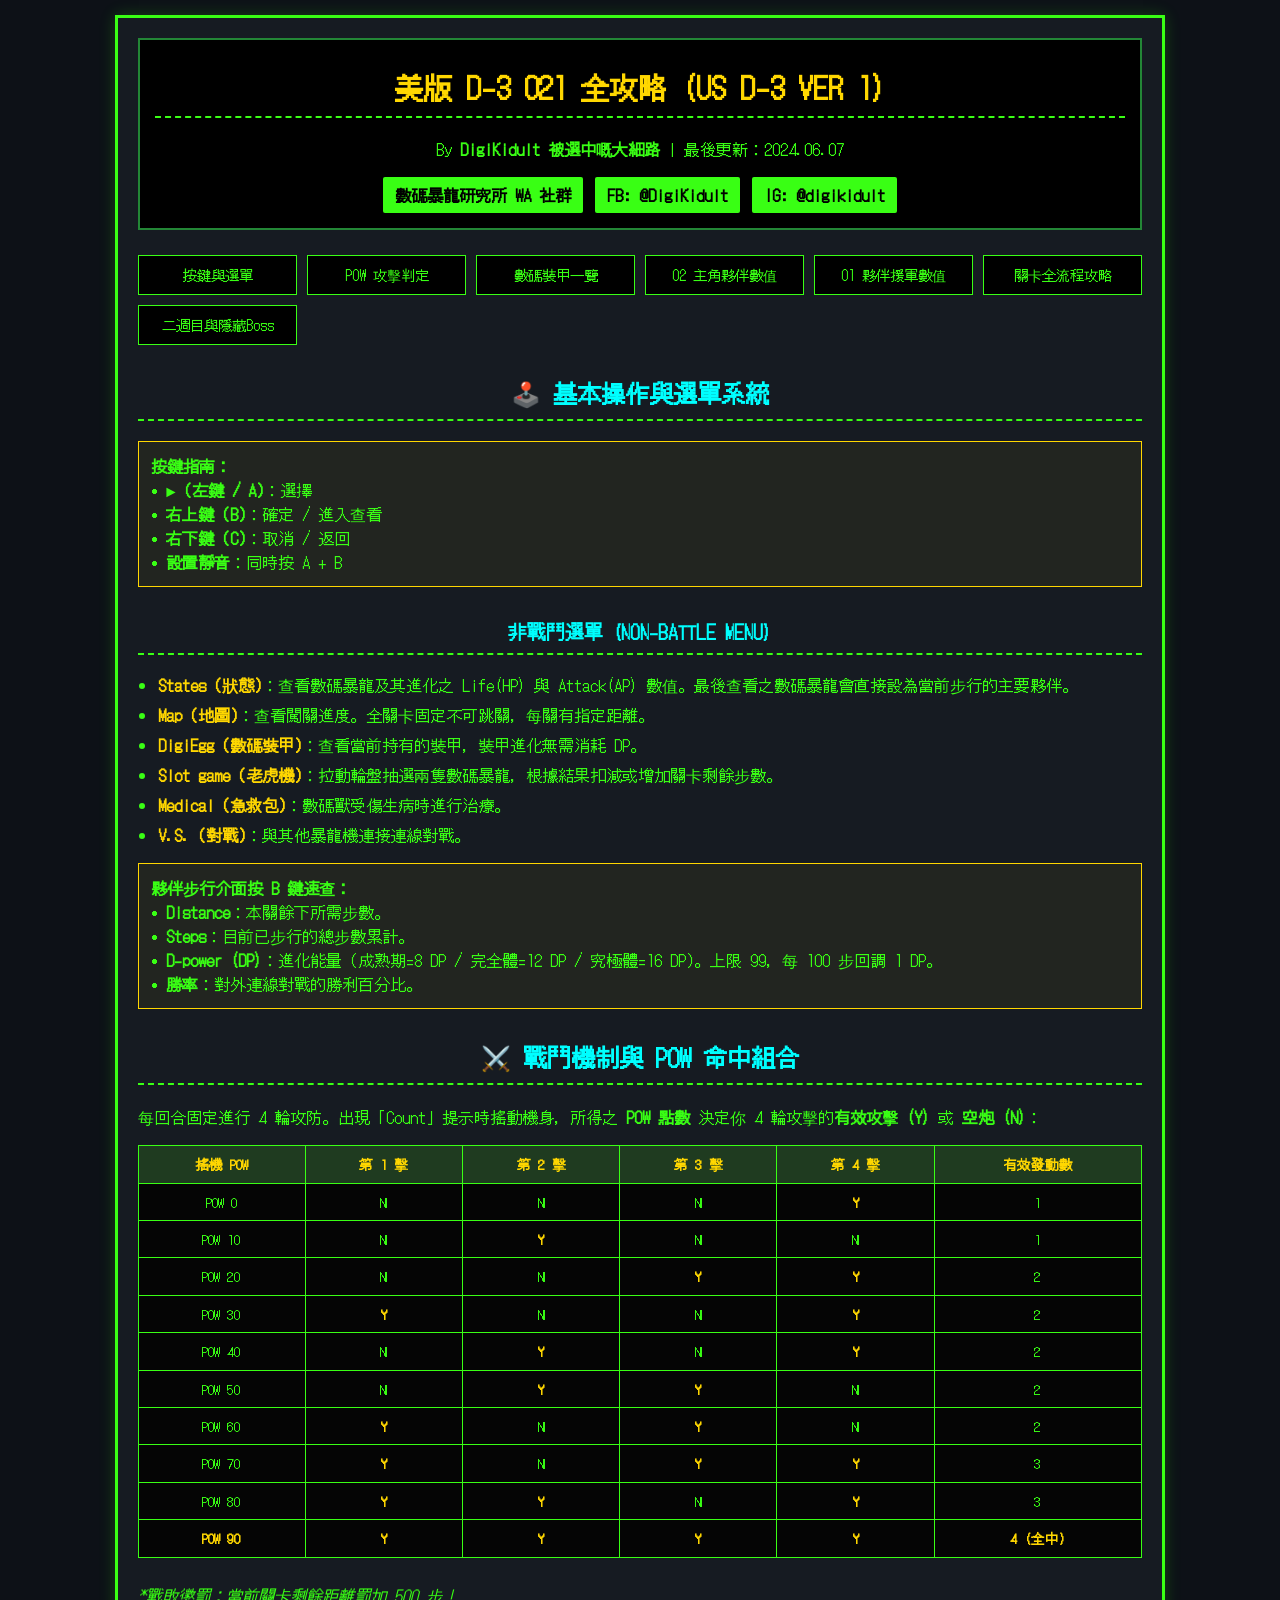
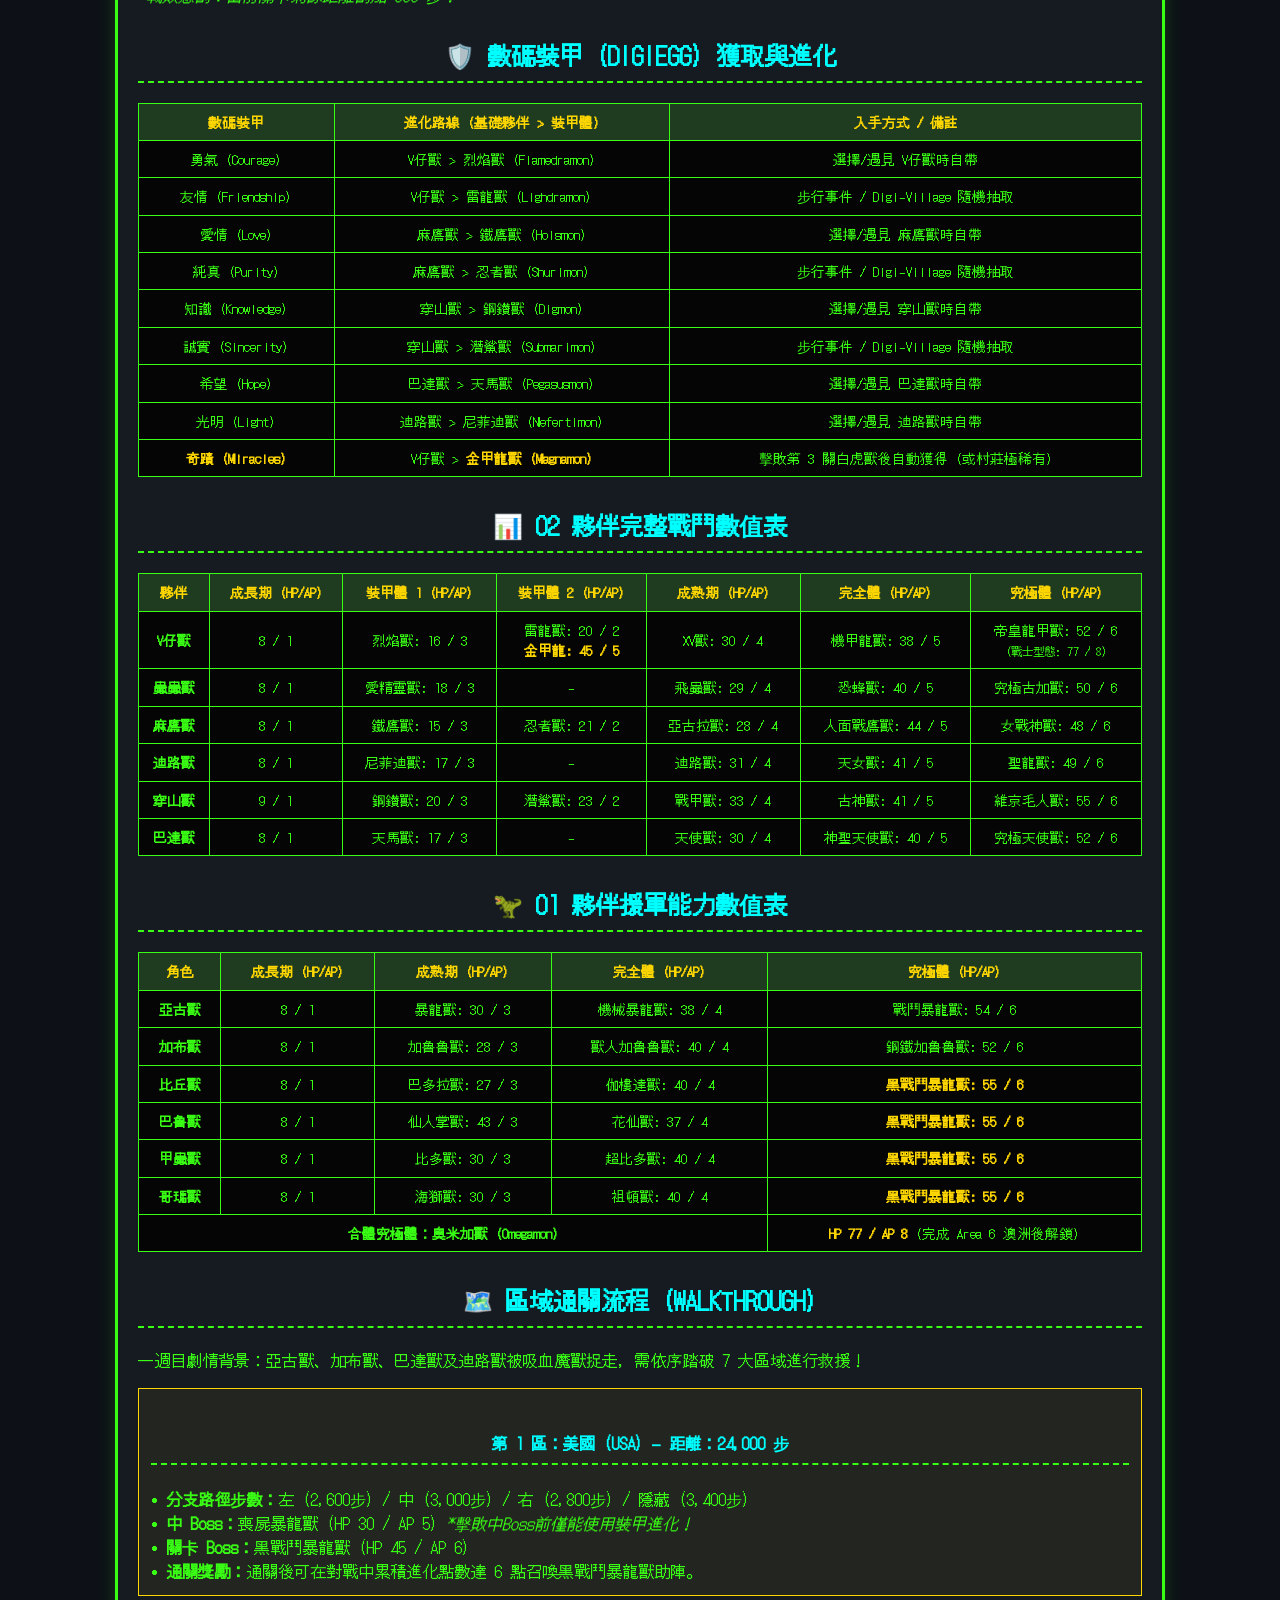
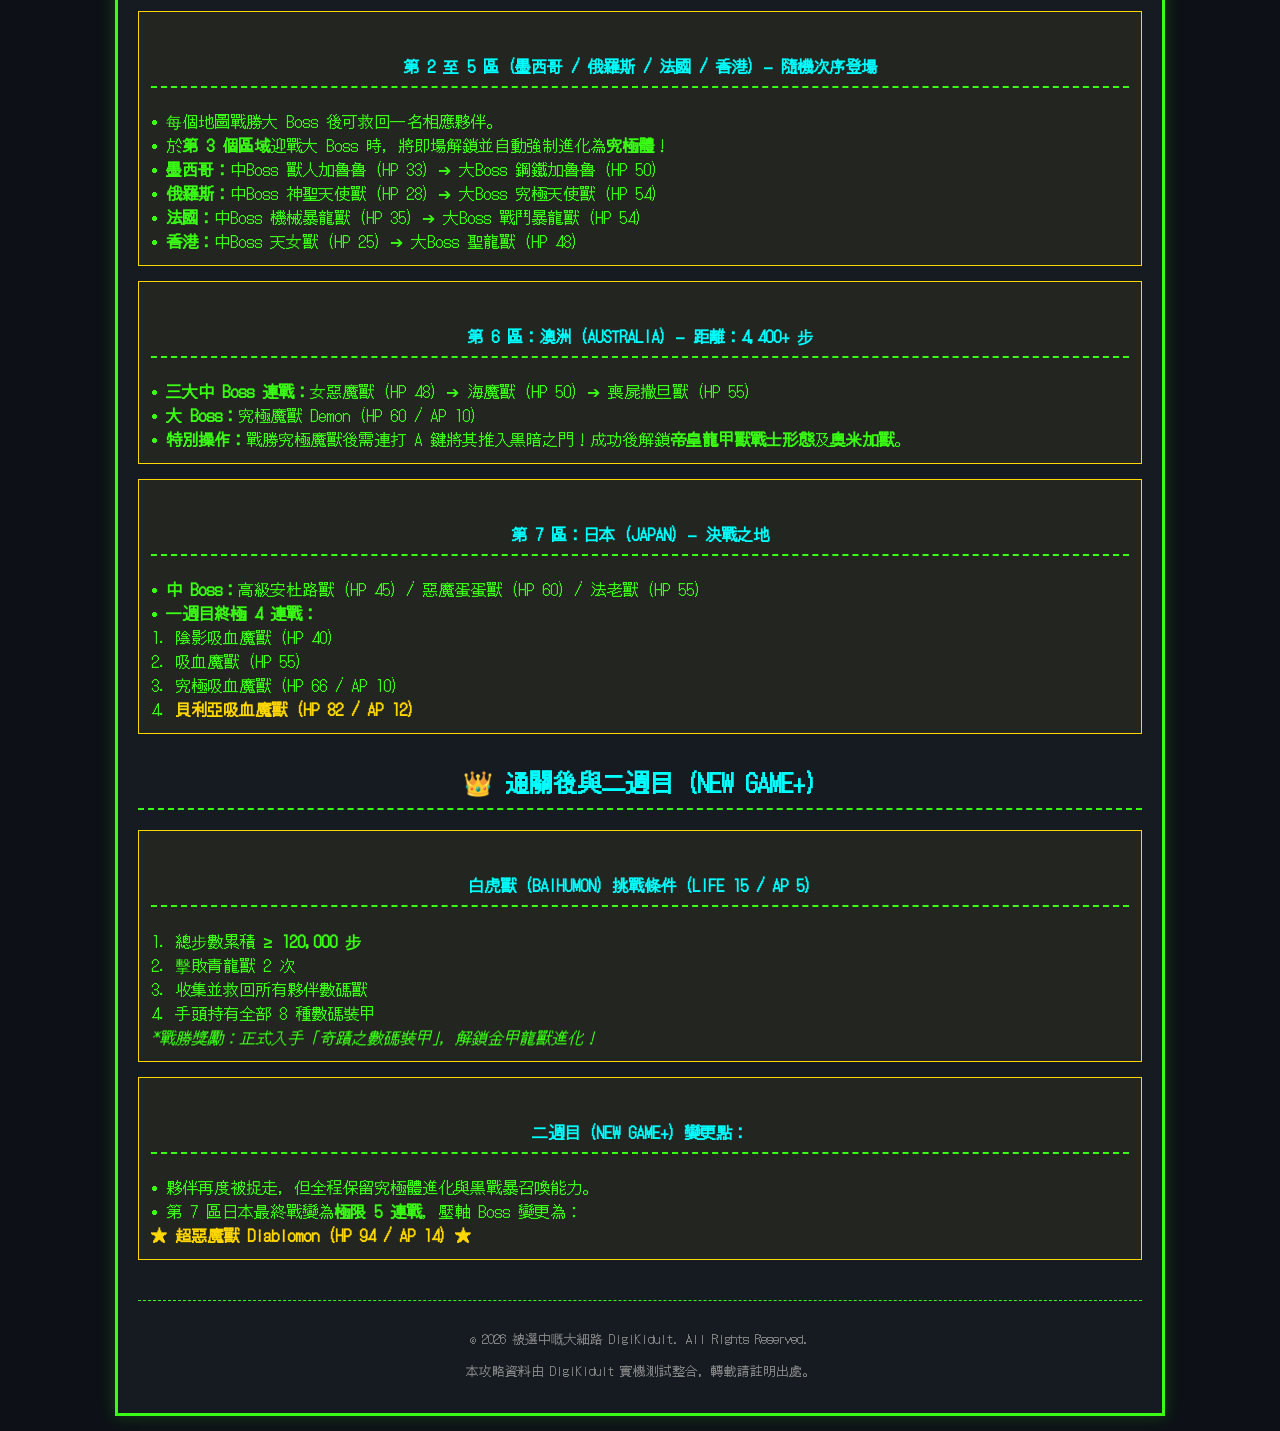
==== 021d3.html @ 077703fa "Create 021d3.html" ====
<!DOCTYPE html>
<html lang="zh-HK">
<head>
    <meta charset="UTF-8">
    <meta name="viewport" content="width=device-width, initial-scale=1.0">
    <title>美版 D-3 021 全攻略 | 被選中嘅大細路 DigiKidult</title>
    <!-- 引入復古像素字體 -->
    <link href="https://fonts.googleapis.com/css2?family=DotGothic16&display=swap" rel="stylesheet">
    <style>
        :root {
            --bg-color: #0d1117;
            --card-bg: #161b22;
            --text-color: #39ff14;
            --accent-cyan: #00ffff;
            --accent-gold: #ffd700;
            --border-color: #39ff14;
            --border-dim: #238636;
        }
        * {
            box-sizing: border-box;
        }
        body {
            background-color: var(--bg-color);
            color: var(--text-color);
            font-family: 'DotGothic16', monospace, sans-serif;
            margin: 0;
            padding: 15px;
            line-height: 1.5;
        }
        .container {
            max-width: 1050px;
            margin: 0 auto;
            border: 3px solid var(--border-color);
            padding: 20px;
            box-shadow: 0 0 15px rgba(57, 255, 20, 0.2);
            background-color: var(--card-bg);
        }
        h1, h2, h3, h4 {
            text-align: center;
            text-transform: uppercase;
            border-bottom: 2px dashed var(--border-color);
            padding-bottom: 8px;
            margin-top: 30px;
            color: var(--accent-cyan);
        }
        h1 {
            color: var(--accent-gold);
            font-size: 1.8rem;
            margin-top: 10px;
        }
        .brand-header {
            text-align: center;
            border: 2px solid var(--border-dim);
            padding: 15px;
            margin-bottom: 25px;
            background: #000;
        }
        .social-bar {
            display: flex;
            justify-content: center;
            gap: 12px;
            margin-top: 10px;
            flex-wrap: wrap;
        }
        .social-btn {
            background-color: var(--text-color);
            color: #000;
            padding: 6px 12px;
            text-decoration: none;
            font-weight: bold;
            border-radius: 2px;
            transition: 0.2s;
        }
        .social-btn:hover {
            background-color: #fff;
            color: #000;
            box-shadow: 0 0 10px var(--text-color);
        }
        .nav-grid {
            display: grid;
            grid-template-columns: repeat(auto-fit, minmax(140px, 1fr));
            gap: 10px;
            margin: 20px 0;
        }
        .nav-grid a {
            text-align: center;
            border: 1px solid var(--border-color);
            color: var(--text-color);
            padding: 8px 5px;
            text-decoration: none;
            font-size: 0.9rem;
            background: #000;
        }
        .nav-grid a:hover {
            background-color: var(--text-color);
            color: #000;
        }
        .table-responsive {
            overflow-x: auto;
            margin: 15px 0 25px 0;
        }
        table {
            width: 100%;
            border-collapse: collapse;
            font-size: 0.85rem;
            background-color: #050505;
        }
        th, td {
            border: 1px solid var(--border-color);
            padding: 8px;
            text-align: center;
        }
        th {
            background-color: #1f3b20;
            color: var(--accent-gold);
        }
        .highlight {
            color: var(--accent-gold);
            font-weight: bold;
        }
        .badge {
            display: inline-block;
            padding: 2px 6px;
            background: #222;
            border: 1px solid var(--accent-cyan);
            color: var(--accent-cyan);
            font-size: 0.8rem;
            margin: 2px;
        }
        ul {
            padding-left: 20px;
        }
        li {
            margin-bottom: 6px;
        }
        .notice-box {
            border: 1px solid var(--accent-gold);
            background-color: rgba(255, 215, 0, 0.05);
            padding: 12px;
            margin: 15px 0;
        }
        .footer {
            text-align: center;
            margin-top: 40px;
            border-top: 1px dashed var(--border-color);
            padding-top: 15px;
            font-size: 0.8rem;
            color: #888;
        }
    </style>
</head>
<body>

<div class="container">
    <!-- Header -->
    <div class="brand-header">
        <h1>美版 D-3 021 全攻略 (US D-3 Ver 1)</h1>
        <p>By <strong>DigiKidult 被選中嘅大細路</strong> | 最後更新：2024.06.07</p>
        <div class="social-bar">
            <a class="social-btn" href="https://chat.whatsapp.com/IIkyFlmj4IUJeGdZ0L3AG2" target="_blank">數碼暴龍研究所 WA 社群</a>
            <a class="social-btn" href="https://www.facebook.com/DigiKidult/" target="_blank">FB: @DigiKidult</a>
            <a class="social-btn" href="https://www.instagram.com/digikidult/" target="_blank">IG: @digikidult</a>
        </div>
    </div>

    <!-- Quick Navigation -->
    <div class="nav-grid">
        <a href="#system">按鍵與選單</a>
        <a href="#pow">POW 攻擊判定</a>
        <a href="#eggs">數碼裝甲一覽</a>
        <a href="#stats02">02 主角夥伴數值</a>
        <a href="#stats01">01 夥伴援軍數值</a>
        <a href="#walkthrough">關卡全流程攻略</a>
        <a href="#postgame">二週目與隱藏Boss</a>
    </div>

    <!-- 1. 按鍵與系統操作 -->
    <section id="system">
        <h2>🕹️ 基本操作與選單系統</h2>
        <div class="notice-box">
            <strong>按鍵指南：</strong><br>
            • <strong>►（左鍵 / A）</strong>：選擇<br>
            • <strong>右上鍵（B）</strong>：確定 / 進入查看<br>
            • <strong>右下鍵（C）</strong>：取消 / 返回<br>
            • <strong>設置靜音</strong>：同時按 A + B
        </div>
        <h3>非戰鬥選單 (NON-BATTLE MENU)</h3>
        <ul>
            <li><span class="highlight">States（狀態）</span>：查看數碼暴龍及其進化之 Life(HP) 與 Attack(AP) 數值。最後查看之數碼暴龍會直接設為當前步行的主要夥伴。</li>
            <li><span class="highlight">Map（地圖）</span>：查看闖關進度。全關卡固定不可跳關，每關有指定距離。</li>
            <li><span class="highlight">DigiEgg（數碼裝甲）</span>：查看當前持有的裝甲，裝甲進化無需消耗 DP。</li>
            <li><span class="highlight">Slot game（老虎機）</span>：拉動輪盤抽選兩隻數碼暴龍，根據結果扣減或增加關卡剩餘步數。</li>
            <li><span class="highlight">Medical（急救包）</span>：數碼獸受傷生病時進行治療。</li>
            <li><span class="highlight">V.S.（對戰）</span>：與其他暴龍機連接連線對戰。</li>
        </ul>
        <div class="notice-box">
            <strong>夥伴步行介面按 B 鍵速查：</strong><br>
            • <strong>Distance</strong>：本關餘下所需步數。<br>
            • <strong>Steps</strong>：目前已步行的總步數累計。<br>
            • <strong>D-power (DP)</strong>：進化能量（成熟期=8 DP / 完全體=12 DP / 究極體=16 DP）。上限 99，每 100 步回調 1 DP。<br>
            • <strong>勝率</strong>：對外連線對戰的勝利百分比。
        </div>
    </section>

    <!-- 2. 戰鬥機制與 POW 搖機判定 -->
    <section id="pow">
        <h2>⚔️ 戰鬥機制與 POW 命中組合</h2>
        <p>每回合固定進行 4 輪攻防。出現「Count」提示時搖動機身，所得之 <strong>POW 點數</strong> 決定你 4 輪攻擊的<strong>有效攻擊 (Y)</strong> 或 <strong>空炮 (N)</strong>：</p>
        <div class="table-responsive">
            <table>
                <thead>
                    <tr>
                        <th>搖機 POW</th>
                        <th>第 1 擊</th>
                        <th>第 2 擊</th>
                        <th>第 3 擊</th>
                        <th>第 4 擊</th>
                        <th>有效發動數</th>
                    </tr>
                </thead>
                <tbody>
                    <tr><td>POW 0</td><td>N</td><td>N</td><td>N</td><td><span class="highlight">Y</span></td><td>1</td></tr>
                    <tr><td>POW 10</td><td>N</td><td><span class="highlight">Y</span></td><td>N</td><td>N</td><td>1</td></tr>
                    <tr><td>POW 20</td><td>N</td><td>N</td><td><span class="highlight">Y</span></td><td><span class="highlight">Y</span></td><td>2</td></tr>
                    <tr><td>POW 30</td><td><span class="highlight">Y</span></td><td>N</td><td>N</td><td><span class="highlight">Y</span></td><td>2</td></tr>
                    <tr><td>POW 40</td><td>N</td><td><span class="highlight">Y</span></td><td>N</td><td><span class="highlight">Y</span></td><td>2</td></tr>
                    <tr><td>POW 50</td><td>N</td><td><span class="highlight">Y</span></td><td><span class="highlight">Y</span></td><td>N</td><td>2</td></tr>
                    <tr><td>POW 60</td><td><span class="highlight">Y</span></td><td>N</td><td><span class="highlight">Y</span></td><td>N</td><td>2</td></tr>
                    <tr><td>POW 70</td><td><span class="highlight">Y</span></td><td>N</td><td><span class="highlight">Y</span></td><td><span class="highlight">Y</span></td><td>3</td></tr>
                    <tr><td>POW 80</td><td><span class="highlight">Y</span></td><td><span class="highlight">Y</span></td><td>N</td><td><span class="highlight">Y</span></td><td>3</td></tr>
                    <tr><td><span class="highlight">POW 90</span></td><td><span class="highlight">Y</span></td><td><span class="highlight">Y</span></td><td><span class="highlight">Y</span></td><td><span class="highlight">Y</span></td><td><span class="highlight">4 (全中)</span></td></tr>
                </tbody>
            </table>
        </div>
        <p><em>*戰敗懲罰：當前關卡剩餘距離罰加 500 步！</em></p>
    </section>

    <!-- 3. 數碼裝甲一覽 -->
    <section id="eggs">
        <h2>🛡️ 數碼裝甲 (DigiEgg) 獲取與進化</h2>
        <div class="table-responsive">
            <table>
                <thead>
                    <tr>
                        <th>數碼裝甲</th>
                        <th>進化路線 (基礎夥伴 &gt; 裝甲體)</th>
                        <th>入手方式 / 備註</th>
                    </tr>
                </thead>
                <tbody>
                    <tr><td>勇氣 (Courage)</td><td>V仔獸 &gt; 烈焰獸 (Flamedramon)</td><td>選擇/遇見 V仔獸時自帶</td></tr>
                    <tr><td>友情 (Friendship)</td><td>V仔獸 &gt; 雷龍獸 (Lighdramon)</td><td>步行事件 / Digi-Village 隨機抽取</td></tr>
                    <tr><td>愛情 (Love)</td><td>麻鷹獸 &gt; 鐵鷹獸 (Holsmon)</td><td>選擇/遇見 麻鷹獸時自帶</td></tr>
                    <tr><td>純真 (Purity)</td><td>麻鷹獸 &gt; 忍者獸 (Shurimon)</td><td>步行事件 / Digi-Village 隨機抽取</td></tr>
                    <tr><td>知識 (Knowledge)</td><td>穿山獸 &gt; 鋼鑽獸 (Digmon)</td><td>選擇/遇見 穿山獸時自帶</td></tr>
                    <tr><td>誠實 (Sincerity)</td><td>穿山獸 &gt; 潛鯊獸 (Submarimon)</td><td>步行事件 / Digi-Village 隨機抽取</td></tr>
                    <tr><td>希望 (Hope)</td><td>巴達獸 &gt; 天馬獸 (Pegasusmon)</td><td>選擇/遇見 巴達獸時自帶</td></tr>
                    <tr><td>光明 (Light)</td><td>迪路獸 &gt; 尼菲迪獸 (Nefertimon)</td><td>選擇/遇見 迪路獸時自帶</td></tr>
                    <tr><td><span class="highlight">奇蹟 (Miracles)</span></td><td>V仔獸 &gt; <span class="highlight">金甲龍獸 (Magnamon)</span></td><td>擊敗第 3 關白虎獸後自動獲得 (或村莊極稀有)</td></tr>
                </tbody>
            </table>
        </div>
    </section>

    <!-- 4. 02 夥伴數值 -->
    <section id="stats02">
        <h2>📊 02 夥伴完整戰鬥數值表</h2>
        <div class="table-responsive">
            <table>
                <thead>
                    <tr>
                        <th>夥伴</th>
                        <th>成長期 (HP/AP)</th>
                        <th>裝甲體 1 (HP/AP)</th>
                        <th>裝甲體 2 (HP/AP)</th>
                        <th>成熟期 (HP/AP)</th>
                        <th>完全體 (HP/AP)</th>
                        <th>究極體 (HP/AP)</th>
                    </tr>
                </thead>
                <tbody>
                    <tr>
                        <td><strong>V仔獸</strong></td>
                        <td>8 / 1</td>
                        <td>烈焰獸: 16 / 3</td>
                        <td>雷龍獸: 20 / 2<br><span class="highlight">金甲龍: 45 / 5</span></td>
                        <td>XV獸: 30 / 4</td>
                        <td>機甲龍獸: 38 / 5</td>
                        <td>帝皇龍甲獸: 52 / 6<br><small>(戰士型態: 77 / 8)</small></td>
                    </tr>
                    <tr>
                        <td><strong>蟲蟲獸</strong></td>
                        <td>8 / 1</td>
                        <td>愛精靈獸: 18 / 3</td>
                        <td>-</td>
                        <td>飛蟲獸: 29 / 4</td>
                        <td>恐蜂獸: 40 / 5</td>
                        <td>究極古加獸: 50 / 6</td>
                    </tr>
                    <tr>
                        <td><strong>麻鷹獸</strong></td>
                        <td>8 / 1</td>
                        <td>鐵鷹獸: 15 / 3</td>
                        <td>忍者獸: 21 / 2</td>
                        <td>亞古拉獸: 28 / 4</td>
                        <td>人面戰鷹獸: 44 / 5</td>
                        <td>女戰神獸: 48 / 6</td>
                    </tr>
                    <tr>
                        <td><strong>迪路獸</strong></td>
                        <td>8 / 1</td>
                        <td>尼菲迪獸: 17 / 3</td>
                        <td>-</td>
                        <td>迪路獸: 31 / 4</td>
                        <td>天女獸: 41 / 5</td>
                        <td>聖龍獸: 49 / 6</td>
                    </tr>
                    <tr>
                        <td><strong>穿山獸</strong></td>
                        <td>9 / 1</td>
                        <td>鋼鑽獸: 20 / 3</td>
                        <td>潛鯊獸: 23 / 2</td>
                        <td>戰甲獸: 33 / 4</td>
                        <td>古神獸: 41 / 5</td>
                        <td>維京毛人獸: 55 / 6</td>
                    </tr>
                    <tr>
                        <td><strong>巴達獸</strong></td>
                        <td>8 / 1</td>
                        <td>天馬獸: 17 / 3</td>
                        <td>-</td>
                        <td>天使獸: 30 / 4</td>
                        <td>神聖天使獸: 40 / 5</td>
                        <td>究極天使獸: 52 / 6</td>
                    </tr>
                </tbody>
            </table>
        </div>
    </section>

    <!-- 5. 01 夥伴數值 -->
    <section id="stats01">
        <h2>🦖 01 夥伴援軍能力數值表</h2>
        <div class="table-responsive">
            <table>
                <thead>
                    <tr>
                        <th>角色</th>
                        <th>成長期 (HP/AP)</th>
                        <th>成熟期 (HP/AP)</th>
                        <th>完全體 (HP/AP)</th>
                        <th>究極體 (HP/AP)</th>
                    </tr>
                </thead>
                <tbody>
                    <tr><td><strong>亞古獸</strong></td><td>8 / 1</td><td>暴龍獸: 30 / 3</td><td>機械暴龍獸: 38 / 4</td><td>戰鬥暴龍獸: 54 / 6</td></tr>
                    <tr><td><strong>加布獸</strong></td><td>8 / 1</td><td>加魯魯獸: 28 / 3</td><td>獸人加魯魯獸: 40 / 4</td><td>鋼鐵加魯魯獸: 52 / 6</td></tr>
                    <tr><td><strong>比丘獸</strong></td><td>8 / 1</td><td>巴多拉獸: 27 / 3</td><td>伽樓達獸: 40 / 4</td><td><span class="highlight">黑戰鬥暴龍獸: 55 / 6</span></td></tr>
                    <tr><td><strong>巴魯獸</strong></td><td>8 / 1</td><td>仙人掌獸: 43 / 3</td><td>花仙獸: 37 / 4</td><td><span class="highlight">黑戰鬥暴龍獸: 55 / 6</span></td></tr>
                    <tr><td><strong>甲蟲獸</strong></td><td>8 / 1</td><td>比多獸: 30 / 3</td><td>超比多獸: 40 / 4</td><td><span class="highlight">黑戰鬥暴龍獸: 55 / 6</span></td></tr>
                    <tr><td><strong>哥瑪獸</strong></td><td>8 / 1</td><td>海獅獸: 30 / 3</td><td>祖頓獸: 40 / 4</td><td><span class="highlight">黑戰鬥暴龍獸: 55 / 6</span></td></tr>
                    <tr><td colspan="4"><strong>合體究極體：奧米加獸 (Omegamon)</strong></td><td><span class="highlight">HP 77 / AP 8</span> (完成 Area 6 澳洲後解鎖)</td></tr>
                </tbody>
            </table>
        </div>
    </section>

    <!-- 6. 關卡全流程攻略 -->
    <section id="walkthrough">
        <h2>🗺️ 區域通關流程 (Walkthrough)</h2>
        <p>一週目劇情背景：亞古獸、加布獸、巴達獸及迪路獸被吸血魔獸捉走，需依序踏破 7 大區域進行救援！</p>
        
        <div class="notice-box">
            <h4>第 1 區：美國 (USA) — 距離：24,000 步</h4>
            • <strong>分支路徑步數：</strong>左 (2,600步) / 中 (3,000步) / 右 (2,800步) / 隱藏 (3,400步)<br>
            • <strong>中 Boss：</strong>喪屍暴龍獸 (HP 30 / AP 5) <em>*擊敗中Boss前僅能使用裝甲進化！</em><br>
            • <strong>關卡 Boss：</strong>黑戰鬥暴龍獸 (HP 45 / AP 6)<br>
            • <strong>通關獎勵：</strong>通關後可在對戰中累積進化點數達 6 點召喚黑戰鬥暴龍獸助陣。
        </div>

        <div class="notice-box">
            <h4>第 2 至 5 區 (墨西哥 / 俄羅斯 / 法國 / 香港) — 隨機次序登場</h4>
            • 每個地圖戰勝大 Boss 後可救回一名相應夥伴。<br>
            • 於<strong>第 3 個區域</strong>迎戰大 Boss 時，將即場解鎖並自動強制進化為<strong>究極體</strong>！<br>
            • <strong>墨西哥：</strong>中Boss 獸人加魯魯 (HP 33) ➔ 大Boss 鋼鐵加魯魯 (HP 50)<br>
            • <strong>俄羅斯：</strong>中Boss 神聖天使獸 (HP 28) ➔ 大Boss 究極天使獸 (HP 54)<br>
            • <strong>法國：</strong>中Boss 機械暴龍獸 (HP 35) ➔ 大Boss 戰鬥暴龍獸 (HP 54)<br>
            • <strong>香港：</strong>中Boss 天女獸 (HP 25) ➔ 大Boss 聖龍獸 (HP 48)
        </div>

        <div class="notice-box">
            <h4>第 6 區：澳洲 (Australia) — 距離：4,400+ 步</h4>
            • <strong>三大中 Boss 連戰：</strong>女惡魔獸 (HP 48) ➔ 海魔獸 (HP 50) ➔ 喪屍撒旦獸 (HP 55)<br>
            • <strong>大 Boss：</strong>究極魔獸 Demon (HP 60 / AP 10)<br>
            • <strong>特別操作：</strong>戰勝究極魔獸後需連打 A 鍵將其推入黑暗之門！成功後解鎖<strong>帝皇龍甲獸戰士形態</strong>及<strong>奧米加獸</strong>。
        </div>

        <div class="notice-box">
            <h4>第 7 區：日本 (Japan) — 決戰之地</h4>
            • <strong>中 Boss：</strong>高級安杜路獸 (HP 45) / 惡魔蛋蛋獸 (HP 60) / 法老獸 (HP 55)<br>
            • <strong>一週目終極 4 連戰：</strong><br>
            1. 陰影吸血魔獸 (HP 40)<br>
            2. 吸血魔獸 (HP 55)<br>
            3. 究極吸血魔獸 (HP 66 / AP 10)<br>
            4. <span class="highlight">貝利亞吸血魔獸 (HP 82 / AP 12)</span>
        </div>
    </section>

    <!-- 7. 二週目與隱藏要素 -->
    <section id="postgame">
        <h2>👑 通關後與二週目 (New Game+)</h2>
        <div class="notice-box">
            <h4>白虎獸 (Baihumon) 挑戰條件 (Life 15 / AP 5)</h4>
            1. 總步數累積 <strong>≥ 120,000 步</strong><br>
            2. 擊敗青龍獸 2 次<br>
            3. 收集並救回所有夥伴數碼獸<br>
            4. 手頭持有全部 8 種數碼裝甲<br>
            <em>*戰勝獎勵：正式入手「奇蹟之數碼裝甲」，解鎖金甲龍獸進化！</em>
        </div>

        <div class="notice-box">
            <h4>二週目 (New Game+) 變更點：</h4>
            • 夥伴再度被捉走，但全程保留究極體進化與黑戰暴召喚能力。<br>
            • 第 7 區日本最終戰變為<strong>極限 5 連戰</strong>，壓軸 Boss 變更為：<br>
            <span class="highlight">★ 超惡魔獸 Diablomon (HP 94 / AP 14) ★</span>
        </div>
    </section>

    <!-- Footer -->
    <div class="footer">
        <p>© 2026 被選中嘅大細路 DigiKidult. All Rights Reserved.</p>
        <p>本攻略資料由 DigiKidult 實機測試整合，轉載請註明出處。</p>
    </div>
</div>

</body>
</html>
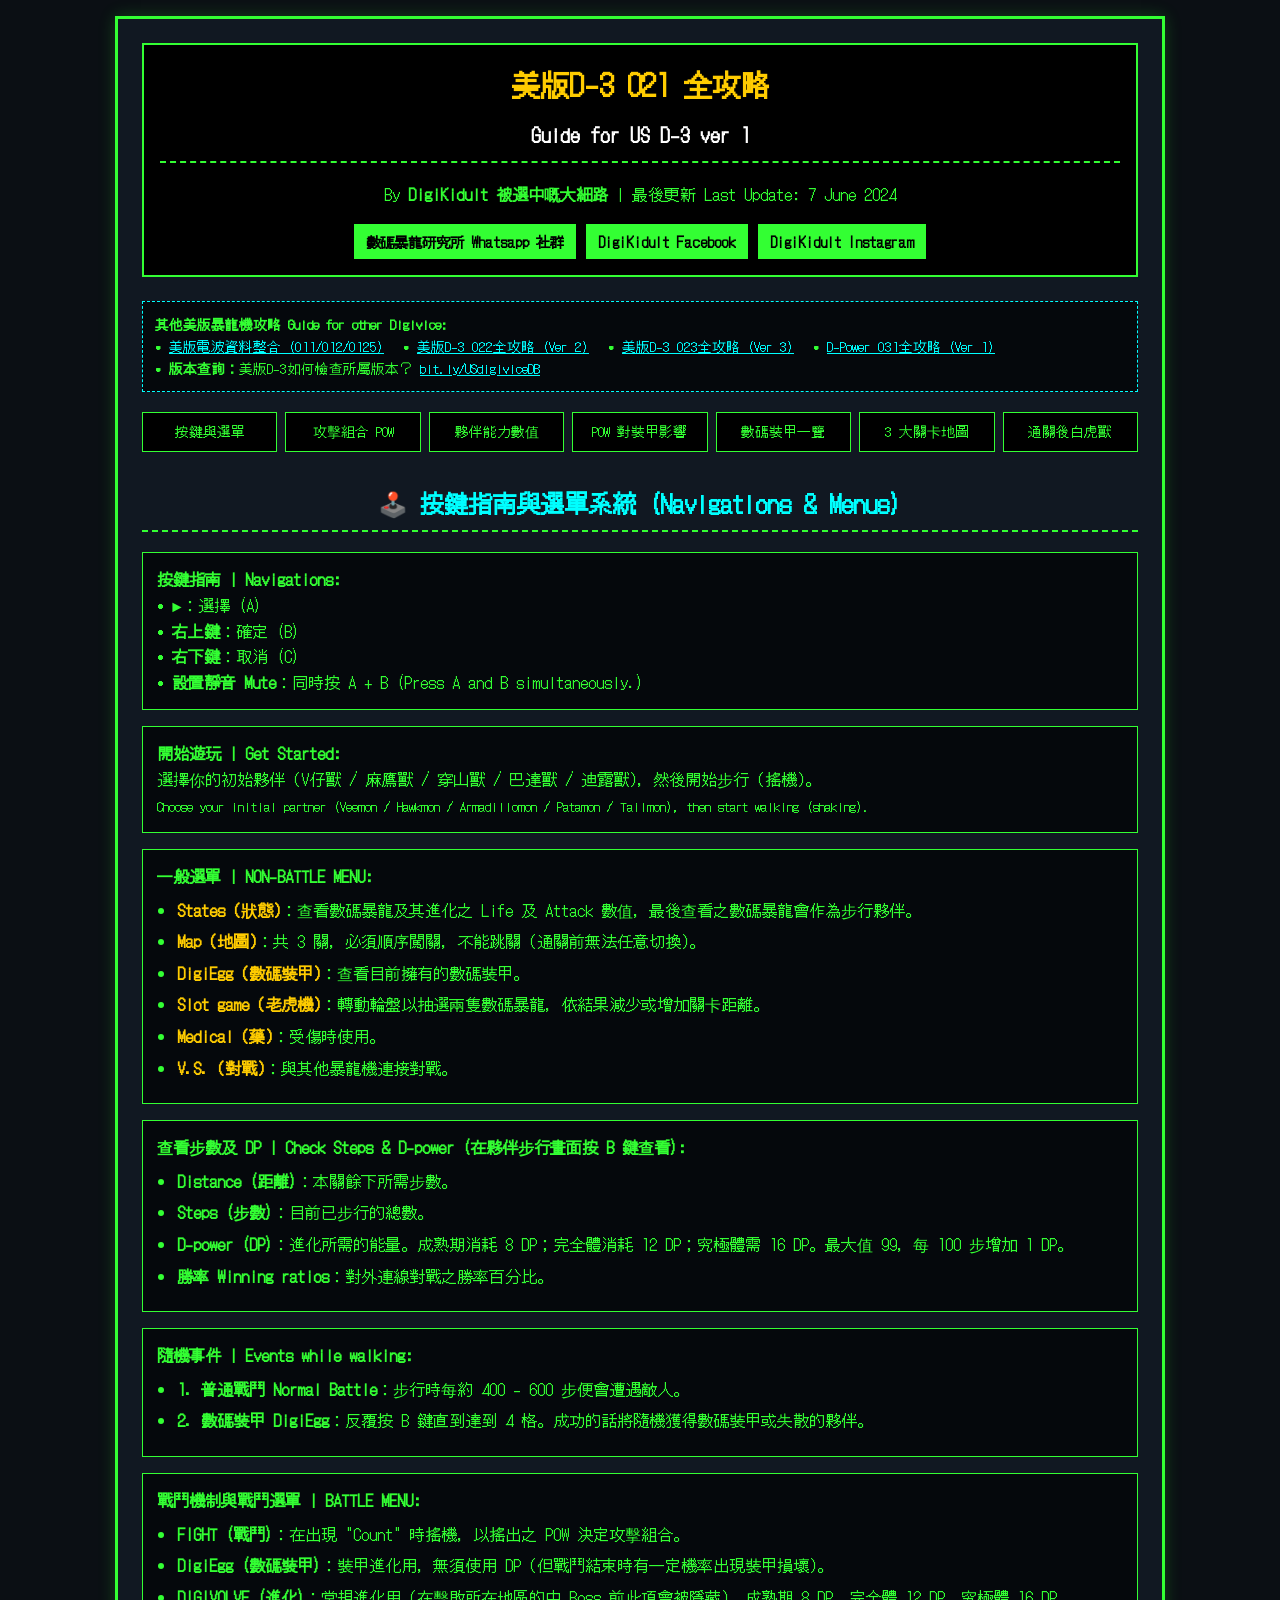
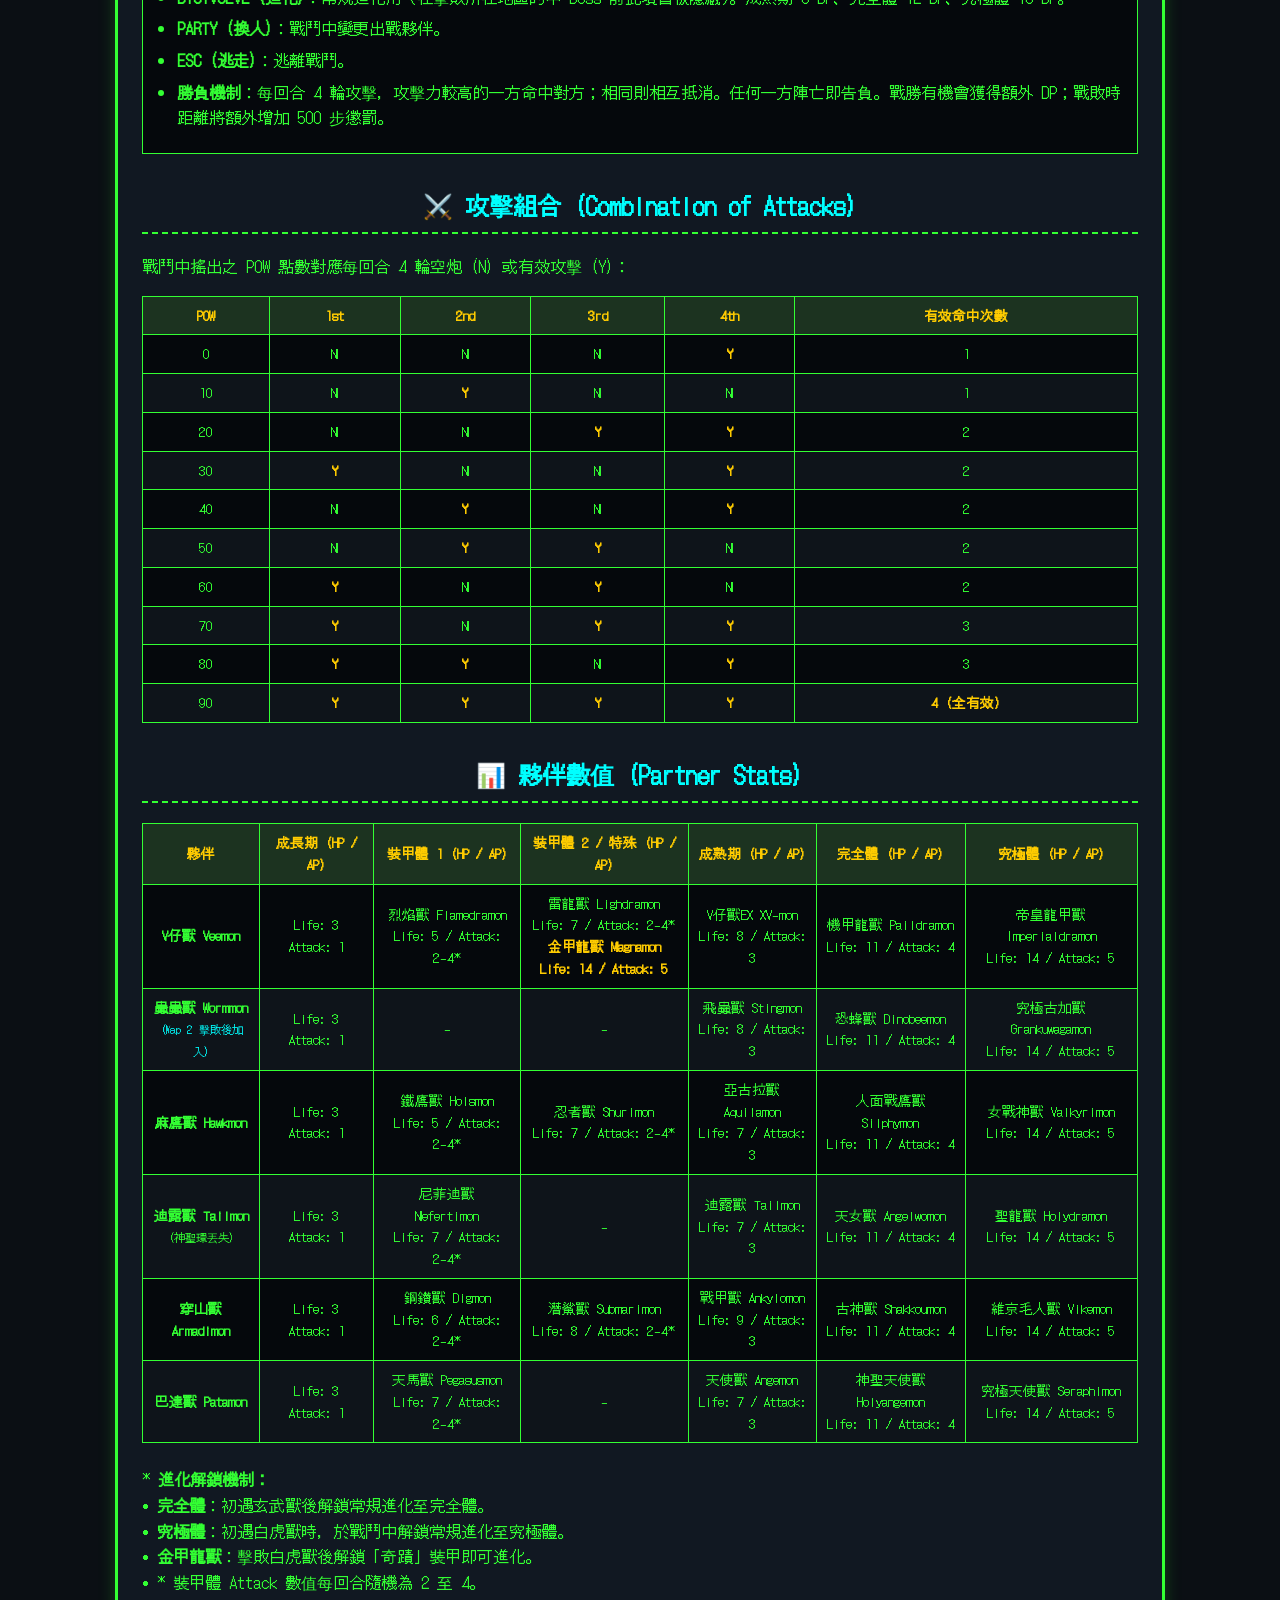
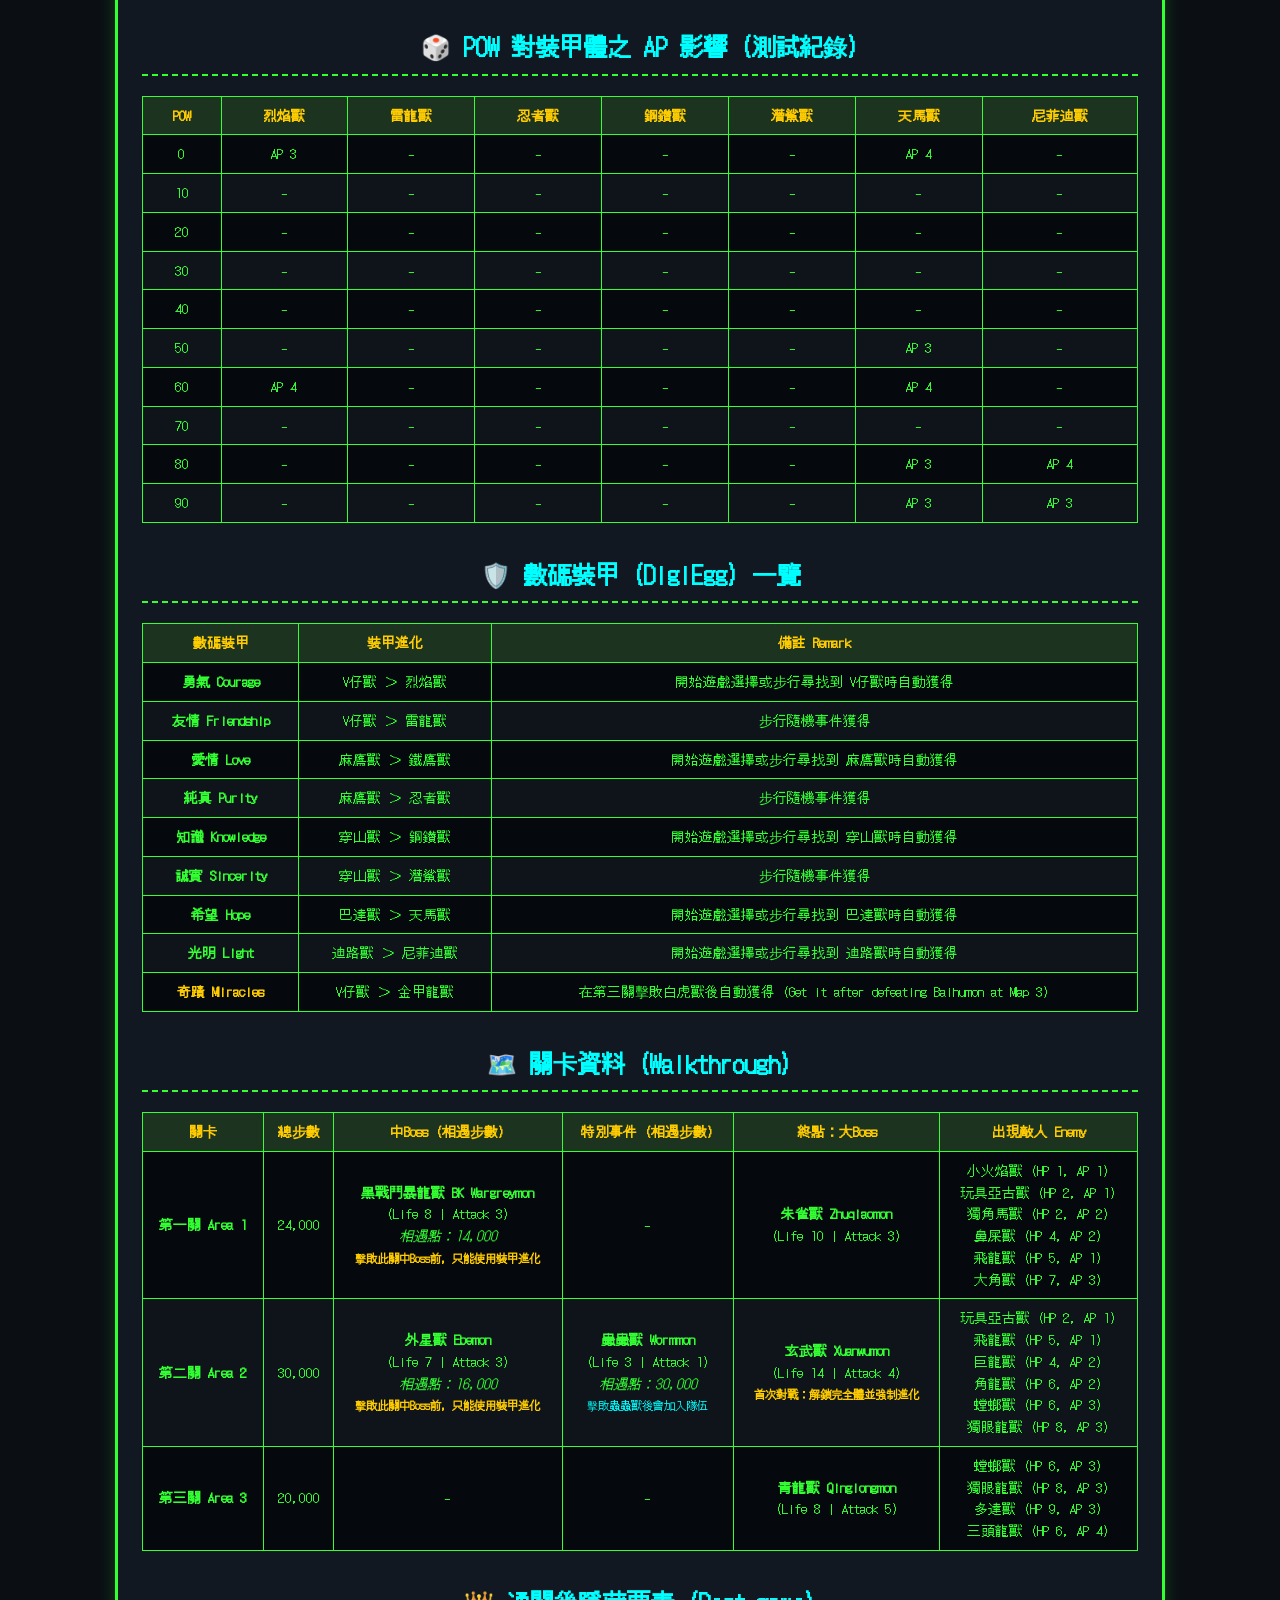
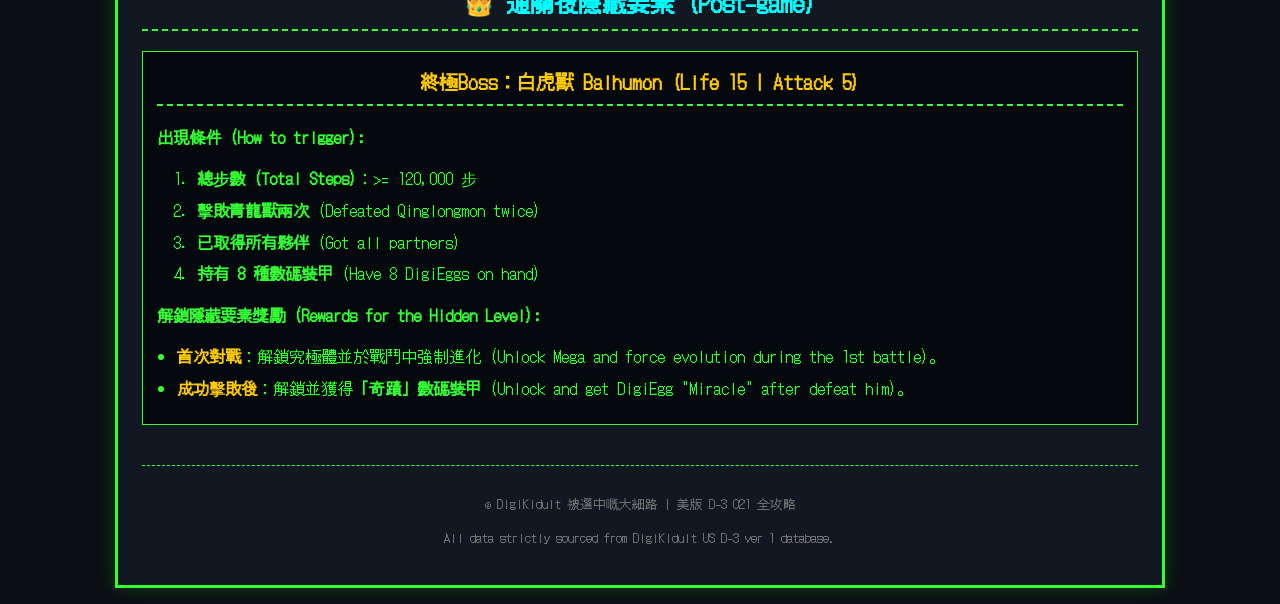
==== commit 57e07e9e: "Update 021d3.html" ====
--- a/021d3.html
+++ b/021d3.html
@@ -3,433 +3,573 @@
 <head>
     <meta charset="UTF-8">
     <meta name="viewport" content="width=device-width, initial-scale=1.0">
-    <title>美版 D-3 021 全攻略 | 被選中嘅大細路 DigiKidult</title>
-    <!-- 引入復古像素字體 -->
+    <title>美版D-3 021 全攻略 | Guide for US D-3 ver 1 - DigiKidult</title>
     <link href="https://fonts.googleapis.com/css2?family=DotGothic16&display=swap" rel="stylesheet">
     <style>
         :root {
-            --bg-color: #0d1117;
-            --card-bg: #161b22;
-            --text-color: #39ff14;
-            --accent-cyan: #00ffff;
-            --accent-gold: #ffd700;
-            --border-color: #39ff14;
-            --border-dim: #238636;
-        }
-        * {
-            box-sizing: border-box;
-        }
+            --bg-color: #0b0f14;
+            --panel-bg: #111822;
+            --text-main: #33ff33;
+            --cyan-glow: #00ffff;
+            --gold-accent: #ffcc00;
+            --border-line: #33ff33;
+            --table-head-bg: #1c3320;
+            --table-alt-row: #0e141a;
+        }
+        * { box-sizing: border-box; }
         body {
             background-color: var(--bg-color);
-            color: var(--text-color);
+            color: var(--text-main);
             font-family: 'DotGothic16', monospace, sans-serif;
             margin: 0;
-            padding: 15px;
-            line-height: 1.5;
+            padding: 16px;
+            line-height: 1.6;
         }
         .container {
             max-width: 1050px;
             margin: 0 auto;
-            border: 3px solid var(--border-color);
-            padding: 20px;
-            box-shadow: 0 0 15px rgba(57, 255, 20, 0.2);
-            background-color: var(--card-bg);
-        }
-        h1, h2, h3, h4 {
+            border: 3px solid var(--border-line);
+            padding: 24px;
+            background-color: var(--panel-bg);
+            box-shadow: 0 0 16px rgba(51, 255, 51, 0.2);
+        }
+        h1, h2, h3 {
             text-align: center;
-            text-transform: uppercase;
-            border-bottom: 2px dashed var(--border-color);
+            border-bottom: 2px dashed var(--border-line);
             padding-bottom: 8px;
-            margin-top: 30px;
-            color: var(--accent-cyan);
+            margin-top: 32px;
+            color: var(--cyan-glow);
         }
         h1 {
-            color: var(--accent-gold);
+            color: var(--gold-accent);
             font-size: 1.8rem;
-            margin-top: 10px;
-        }
-        .brand-header {
+            margin-top: 0;
+        }
+        .header-box {
             text-align: center;
-            border: 2px solid var(--border-dim);
-            padding: 15px;
-            margin-bottom: 25px;
+            border: 2px solid var(--border-line);
+            padding: 16px;
+            margin-bottom: 24px;
             background: #000;
         }
-        .social-bar {
+        .social-links {
             display: flex;
             justify-content: center;
-            gap: 12px;
-            margin-top: 10px;
+            gap: 10px;
+            margin-top: 12px;
             flex-wrap: wrap;
         }
         .social-btn {
-            background-color: var(--text-color);
+            background-color: var(--text-main);
             color: #000;
             padding: 6px 12px;
             text-decoration: none;
             font-weight: bold;
-            border-radius: 2px;
-            transition: 0.2s;
+            font-size: 0.9rem;
         }
         .social-btn:hover {
             background-color: #fff;
             color: #000;
-            box-shadow: 0 0 10px var(--text-color);
+        }
+        .other-guides {
+            background-color: #05080c;
+            border: 1px dashed var(--cyan-glow);
+            padding: 12px;
+            margin: 16px 0;
+            font-size: 0.85rem;
+        }
+        .other-guides a {
+            color: var(--cyan-glow);
+            margin-right: 12px;
+            display: inline-block;
         }
         .nav-grid {
             display: grid;
-            grid-template-columns: repeat(auto-fit, minmax(140px, 1fr));
-            gap: 10px;
+            grid-template-columns: repeat(auto-fit, minmax(130px, 1fr));
+            gap: 8px;
             margin: 20px 0;
         }
         .nav-grid a {
             text-align: center;
-            border: 1px solid var(--border-color);
-            color: var(--text-color);
-            padding: 8px 5px;
+            border: 1px solid var(--border-line);
+            color: var(--text-main);
+            padding: 8px 4px;
             text-decoration: none;
-            font-size: 0.9rem;
+            font-size: 0.85rem;
             background: #000;
         }
         .nav-grid a:hover {
-            background-color: var(--text-color);
+            background-color: var(--text-main);
             color: #000;
         }
         .table-responsive {
             overflow-x: auto;
-            margin: 15px 0 25px 0;
+            margin: 16px 0 24px 0;
         }
         table {
             width: 100%;
             border-collapse: collapse;
             font-size: 0.85rem;
-            background-color: #050505;
+            background-color: #05080c;
         }
         th, td {
-            border: 1px solid var(--border-color);
-            padding: 8px;
+            border: 1px solid var(--border-line);
+            padding: 8px 10px;
             text-align: center;
         }
         th {
-            background-color: #1f3b20;
-            color: var(--accent-gold);
+            background-color: var(--table-head-bg);
+            color: var(--gold-accent);
+        }
+        tr:nth-child(even) {
+            background-color: var(--table-alt-row);
+        }
+        .box {
+            border: 1px solid var(--border-line);
+            padding: 14px;
+            margin: 16px 0;
+            background: #05080c;
         }
         .highlight {
-            color: var(--accent-gold);
+            color: var(--gold-accent);
             font-weight: bold;
         }
-        .badge {
-            display: inline-block;
-            padding: 2px 6px;
-            background: #222;
-            border: 1px solid var(--accent-cyan);
-            color: var(--accent-cyan);
-            font-size: 0.8rem;
-            margin: 2px;
+        .cyan {
+            color: var(--cyan-glow);
         }
         ul {
             padding-left: 20px;
+            margin: 8px 0;
         }
         li {
             margin-bottom: 6px;
-        }
-        .notice-box {
-            border: 1px solid var(--accent-gold);
-            background-color: rgba(255, 215, 0, 0.05);
-            padding: 12px;
-            margin: 15px 0;
         }
         .footer {
             text-align: center;
             margin-top: 40px;
-            border-top: 1px dashed var(--border-color);
-            padding-top: 15px;
+            border-top: 1px dashed var(--border-line);
+            padding-top: 16px;
             font-size: 0.8rem;
-            color: #888;
+            color: #777;
         }
     </style>
 </head>
 <body>
 
 <div class="container">
-    <!-- Header -->
-    <div class="brand-header">
-        <h1>美版 D-3 021 全攻略 (US D-3 Ver 1)</h1>
-        <p>By <strong>DigiKidult 被選中嘅大細路</strong> | 最後更新：2024.06.07</p>
-        <div class="social-bar">
-            <a class="social-btn" href="https://chat.whatsapp.com/IIkyFlmj4IUJeGdZ0L3AG2" target="_blank">數碼暴龍研究所 WA 社群</a>
-            <a class="social-btn" href="https://www.facebook.com/DigiKidult/" target="_blank">FB: @DigiKidult</a>
-            <a class="social-btn" href="https://www.instagram.com/digikidult/" target="_blank">IG: @digikidult</a>
+    <!-- 頂部標題區 -->
+    <div class="header-box">
+        <h1>美版D-3 021 全攻略<br><span style="font-size: 1.2rem; color: #fff;">Guide for US D-3 ver 1</span></h1>
+        <p>By <strong>DigiKidult 被選中嘅大細路</strong> | 最後更新 Last Update: 7 June 2024</p>
+        <div class="social-links">
+            <a class="social-btn" href="https://chat.whatsapp.com/IIkyFlmj4IUJeGdZ0L3AG2" target="_blank">數碼暴龍研究所 Whatsapp 社群</a>
+            <a class="social-btn" href="https://www.facebook.com/DigiKidult/" target="_blank">DigiKidult Facebook</a>
+            <a class="social-btn" href="https://www.instagram.com/digikidult/" target="_blank">DigiKidult Instagram</a>
         </div>
     </div>
 
-    <!-- Quick Navigation -->
+    <!-- 其他美版暴龍機攻略連結 -->
+    <div class="other-guides">
+        <strong>其他美版暴龍機攻略 Guide for other Digivice:</strong><br>
+        • <a href="https://bit.ly/USdigiviceguide" target="_blank">美版電波資料整合 (011/012/0125)</a>
+        • <a href="https://bit.ly/USD-3ver2" target="_blank">美版D-3 022全攻略 (Ver 2)</a>
+        • <a href="https://bit.ly/USD-3ver3" target="_blank">美版D-3 023全攻略 (Ver 3)</a>
+        • <a href="https://bit.ly/D-powerVer1" target="_blank">D-Power 031全攻略 (Ver 1)</a><br>
+        • <strong>版本查詢：</strong>美版D-3如何檢查所屬版本？ <a href="https://bit.ly/USdigiviceDB" target="_blank">bit.ly/USdigiviceDB</a>
+    </div>
+
+    <!-- 導航列 -->
     <div class="nav-grid">
-        <a href="#system">按鍵與選單</a>
-        <a href="#pow">POW 攻擊判定</a>
-        <a href="#eggs">數碼裝甲一覽</a>
-        <a href="#stats02">02 主角夥伴數值</a>
-        <a href="#stats01">01 夥伴援軍數值</a>
-        <a href="#walkthrough">關卡全流程攻略</a>
-        <a href="#postgame">二週目與隱藏Boss</a>
+        <a href="#control">按鍵與選單</a>
+        <a href="#pow">攻擊組合 POW</a>
+        <a href="#stats">夥伴能力數值</a>
+        <a href="#armor-pow">POW 對裝甲影響</a>
+        <a href="#digiegg">數碼裝甲一覽</a>
+        <a href="#maps">3 大關卡地圖</a>
+        <a href="#postgame">通關後白虎獸</a>
     </div>
 
-    <!-- 1. 按鍵與系統操作 -->
-    <section id="system">
-        <h2>🕹️ 基本操作與選單系統</h2>
-        <div class="notice-box">
-            <strong>按鍵指南：</strong><br>
-            • <strong>►（左鍵 / A）</strong>：選擇<br>
-            • <strong>右上鍵（B）</strong>：確定 / 進入查看<br>
-            • <strong>右下鍵（C）</strong>：取消 / 返回<br>
-            • <strong>設置靜音</strong>：同時按 A + B
-        </div>
-        <h3>非戰鬥選單 (NON-BATTLE MENU)</h3>
-        <ul>
-            <li><span class="highlight">States（狀態）</span>：查看數碼暴龍及其進化之 Life(HP) 與 Attack(AP) 數值。最後查看之數碼暴龍會直接設為當前步行的主要夥伴。</li>
-            <li><span class="highlight">Map（地圖）</span>：查看闖關進度。全關卡固定不可跳關，每關有指定距離。</li>
-            <li><span class="highlight">DigiEgg（數碼裝甲）</span>：查看當前持有的裝甲，裝甲進化無需消耗 DP。</li>
-            <li><span class="highlight">Slot game（老虎機）</span>：拉動輪盤抽選兩隻數碼暴龍，根據結果扣減或增加關卡剩餘步數。</li>
-            <li><span class="highlight">Medical（急救包）</span>：數碼獸受傷生病時進行治療。</li>
-            <li><span class="highlight">V.S.（對戰）</span>：與其他暴龍機連接連線對戰。</li>
-        </ul>
-        <div class="notice-box">
-            <strong>夥伴步行介面按 B 鍵速查：</strong><br>
-            • <strong>Distance</strong>：本關餘下所需步數。<br>
-            • <strong>Steps</strong>：目前已步行的總步數累計。<br>
-            • <strong>D-power (DP)</strong>：進化能量（成熟期=8 DP / 完全體=12 DP / 究極體=16 DP）。上限 99，每 100 步回調 1 DP。<br>
-            • <strong>勝率</strong>：對外連線對戰的勝利百分比。
-        </div>
-    </section>
-
-    <!-- 2. 戰鬥機制與 POW 搖機判定 -->
+    <!-- 1. 按鍵與選單 -->
+    <section id="control">
+        <h2>🕹️ 按鍵指南與選單系統 (Navigations & Menus)</h2>
+        <div class="box">
+            <strong>按鍵指南 | Navigations:</strong><br>
+            • <strong>►</strong>：選擇 (A)<br>
+            • <strong>右上鍵</strong>：確定 (B)<br>
+            • <strong>右下鍵</strong>：取消 (C)<br>
+            • <strong>設置靜音 Mute</strong>：同時按 A + B (Press A and B simultaneously.)
+        </div>
+
+        <div class="box">
+            <strong>開始遊玩 | Get Started:</strong><br>
+            選擇你的初始夥伴（V仔獸 / 麻鷹獸 / 穿山獸 / 巴達獸 / 迪露獸），然後開始步行（搖機）。<br>
+            <small>Choose your initial partner (Veemon / Hawkmon / Armadillomon / Patamon / Tailmon), then start walking (shaking).</small>
+        </div>
+
+        <div class="box">
+            <strong>一般選單 | NON-BATTLE MENU:</strong>
+            <ul>
+                <li><span class="highlight">States（狀態）</span>：查看數碼暴龍及其進化之 Life 及 Attack 數值，最後查看之數碼暴龍會作為步行夥伴。</li>
+                <li><span class="highlight">Map（地圖）</span>：共 3 關，必須順序闖關，不能跳關（通關前無法任意切換）。</li>
+                <li><span class="highlight">DigiEgg（數碼裝甲）</span>：查看目前擁有的數碼裝甲。</li>
+                <li><span class="highlight">Slot game（老虎機）</span>：轉動輪盤以抽選兩隻數碼暴龍，依結果減少或增加關卡距離。</li>
+                <li><span class="highlight">Medical（藥）</span>：受傷時使用。</li>
+                <li><span class="highlight">V.S.（對戰）</span>：與其他暴龍機連接對戰。</li>
+            </ul>
+        </div>
+
+        <div class="box">
+            <strong>查看步數及 DP | Check Steps & D-power (在夥伴步行畫面按 B 鍵查看):</strong>
+            <ul>
+                <li><strong>Distance (距離)</strong>：本關餘下所需步數。</li>
+                <li><strong>Steps (步數)</strong>：目前已步行的總數。</li>
+                <li><strong>D-power (DP)</strong>：進化所需的能量。成熟期消耗 8 DP；完全體消耗 12 DP；究極體需 16 DP。最大值 99，每 100 步增加 1 DP。</li>
+                <li><strong>勝率 Winning ratios</strong>：對外連線對戰之勝率百分比。</li>
+            </ul>
+        </div>
+
+        <div class="box">
+            <strong>隨機事件 | Events while walking:</strong>
+            <ul>
+                <li><strong>1. 普通戰鬥 Normal Battle</strong>：步行時每約 400 - 600 步便會遭遇敵人。</li>
+                <li><strong>2. 數碼裝甲 DigiEgg</strong>：反覆按 B 鍵直到達到 4 格。成功的話將隨機獲得數碼裝甲或失散的夥伴。</li>
+            </ul>
+        </div>
+
+        <div class="box">
+            <strong>戰鬥機制與戰鬥選單 | BATTLE MENU:</strong>
+            <ul>
+                <li><strong>FIGHT (戰鬥)</strong>：在出現 "Count" 時搖機，以搖出之 POW 決定攻擊組合。</li>
+                <li><strong>DigiEgg (數碼裝甲)</strong>：裝甲進化用，無須使用 DP（但戰鬥結束時有一定機率出現裝甲損壞）。</li>
+                <li><strong>DIGIVOLVE (進化)</strong>：常規進化用（在擊敗所在地區的中 Boss 前此項會被隱藏）。成熟期 8 DP、完全體 12 DP、究極體 16 DP。</li>
+                <li><strong>PARTY (換人)</strong>：戰鬥中變更出戰夥伴。</li>
+                <li><strong>ESC (逃走)</strong>：逃離戰鬥。</li>
+                <li><strong>勝負機制</strong>：每回合 4 輪攻擊，攻擊力較高的一方命中對方；相同則相互抵消。任何一方陣亡即告負。戰勝有機會獲得額外 DP；戰敗時距離將額外增加 500 步懲罰。</li>
+            </ul>
+        </div>
+    </section>
+
+    <!-- 2. POW 攻擊組合 -->
     <section id="pow">
-        <h2>⚔️ 戰鬥機制與 POW 命中組合</h2>
-        <p>每回合固定進行 4 輪攻防。出現「Count」提示時搖動機身，所得之 <strong>POW 點數</strong> 決定你 4 輪攻擊的<strong>有效攻擊 (Y)</strong> 或 <strong>空炮 (N)</strong>：</p>
+        <h2>⚔️ 攻擊組合 (Combination of Attacks)</h2>
+        <p>戰鬥中搖出之 POW 點數對應每回合 4 輪空炮 (N) 或有效攻擊 (Y)：</p>
         <div class="table-responsive">
             <table>
                 <thead>
                     <tr>
-                        <th>搖機 POW</th>
-                        <th>第 1 擊</th>
-                        <th>第 2 擊</th>
-                        <th>第 3 擊</th>
-                        <th>第 4 擊</th>
-                        <th>有效發動數</th>
+                        <th>POW</th>
+                        <th>1st</th>
+                        <th>2nd</th>
+                        <th>3rd</th>
+                        <th>4th</th>
+                        <th>有效命中次數</th>
                     </tr>
                 </thead>
                 <tbody>
-                    <tr><td>POW 0</td><td>N</td><td>N</td><td>N</td><td><span class="highlight">Y</span></td><td>1</td></tr>
-                    <tr><td>POW 10</td><td>N</td><td><span class="highlight">Y</span></td><td>N</td><td>N</td><td>1</td></tr>
-                    <tr><td>POW 20</td><td>N</td><td>N</td><td><span class="highlight">Y</span></td><td><span class="highlight">Y</span></td><td>2</td></tr>
-                    <tr><td>POW 30</td><td><span class="highlight">Y</span></td><td>N</td><td>N</td><td><span class="highlight">Y</span></td><td>2</td></tr>
-                    <tr><td>POW 40</td><td>N</td><td><span class="highlight">Y</span></td><td>N</td><td><span class="highlight">Y</span></td><td>2</td></tr>
-                    <tr><td>POW 50</td><td>N</td><td><span class="highlight">Y</span></td><td><span class="highlight">Y</span></td><td>N</td><td>2</td></tr>
-                    <tr><td>POW 60</td><td><span class="highlight">Y</span></td><td>N</td><td><span class="highlight">Y</span></td><td>N</td><td>2</td></tr>
-                    <tr><td>POW 70</td><td><span class="highlight">Y</span></td><td>N</td><td><span class="highlight">Y</span></td><td><span class="highlight">Y</span></td><td>3</td></tr>
-                    <tr><td>POW 80</td><td><span class="highlight">Y</span></td><td><span class="highlight">Y</span></td><td>N</td><td><span class="highlight">Y</span></td><td>3</td></tr>
-                    <tr><td><span class="highlight">POW 90</span></td><td><span class="highlight">Y</span></td><td><span class="highlight">Y</span></td><td><span class="highlight">Y</span></td><td><span class="highlight">Y</span></td><td><span class="highlight">4 (全中)</span></td></tr>
+                    <tr><td>0</td><td>N</td><td>N</td><td>N</td><td><span class="highlight">Y</span></td><td>1</td></tr>
+                    <tr><td>10</td><td>N</td><td><span class="highlight">Y</span></td><td>N</td><td>N</td><td>1</td></tr>
+                    <tr><td>20</td><td>N</td><td>N</td><td><span class="highlight">Y</span></td><td><span class="highlight">Y</span></td><td>2</td></tr>
+                    <tr><td>30</td><td><span class="highlight">Y</span></td><td>N</td><td>N</td><td><span class="highlight">Y</span></td><td>2</td></tr>
+                    <tr><td>40</td><td>N</td><td><span class="highlight">Y</span></td><td>N</td><td><span class="highlight">Y</span></td><td>2</td></tr>
+                    <tr><td>50</td><td>N</td><td><span class="highlight">Y</span></td><td><span class="highlight">Y</span></td><td>N</td><td>2</td></tr>
+                    <tr><td>60</td><td><span class="highlight">Y</span></td><td>N</td><td><span class="highlight">Y</span></td><td>N</td><td>2</td></tr>
+                    <tr><td>70</td><td><span class="highlight">Y</span></td><td>N</td><td><span class="highlight">Y</span></td><td><span class="highlight">Y</span></td><td>3</td></tr>
+                    <tr><td>80</td><td><span class="highlight">Y</span></td><td><span class="highlight">Y</span></td><td>N</td><td><span class="highlight">Y</span></td><td>3</td></tr>
+                    <tr><td>90</td><td><span class="highlight">Y</span></td><td><span class="highlight">Y</span></td><td><span class="highlight">Y</span></td><td><span class="highlight">Y</span></td><td><span class="highlight">4 (全有效)</span></td></tr>
                 </tbody>
             </table>
         </div>
-        <p><em>*戰敗懲罰：當前關卡剩餘距離罰加 500 步！</em></p>
-    </section>
-
-    <!-- 3. 數碼裝甲一覽 -->
-    <section id="eggs">
-        <h2>🛡️ 數碼裝甲 (DigiEgg) 獲取與進化</h2>
+    </section>
+
+    <!-- 3. 夥伴數值 -->
+    <section id="stats">
+        <h2>📊 夥伴數值 (Partner Stats)</h2>
         <div class="table-responsive">
             <table>
                 <thead>
                     <tr>
-                        <th>數碼裝甲</th>
-                        <th>進化路線 (基礎夥伴 &gt; 裝甲體)</th>
-                        <th>入手方式 / 備註</th>
+                        <th>夥伴</th>
+                        <th>成長期 (HP / AP)</th>
+                        <th>裝甲體 1 (HP / AP)</th>
+                        <th>裝甲體 2 / 特殊 (HP / AP)</th>
+                        <th>成熟期 (HP / AP)</th>
+                        <th>完全體 (HP / AP)</th>
+                        <th>究極體 (HP / AP)</th>
                     </tr>
                 </thead>
                 <tbody>
-                    <tr><td>勇氣 (Courage)</td><td>V仔獸 &gt; 烈焰獸 (Flamedramon)</td><td>選擇/遇見 V仔獸時自帶</td></tr>
-                    <tr><td>友情 (Friendship)</td><td>V仔獸 &gt; 雷龍獸 (Lighdramon)</td><td>步行事件 / Digi-Village 隨機抽取</td></tr>
-                    <tr><td>愛情 (Love)</td><td>麻鷹獸 &gt; 鐵鷹獸 (Holsmon)</td><td>選擇/遇見 麻鷹獸時自帶</td></tr>
-                    <tr><td>純真 (Purity)</td><td>麻鷹獸 &gt; 忍者獸 (Shurimon)</td><td>步行事件 / Digi-Village 隨機抽取</td></tr>
-                    <tr><td>知識 (Knowledge)</td><td>穿山獸 &gt; 鋼鑽獸 (Digmon)</td><td>選擇/遇見 穿山獸時自帶</td></tr>
-                    <tr><td>誠實 (Sincerity)</td><td>穿山獸 &gt; 潛鯊獸 (Submarimon)</td><td>步行事件 / Digi-Village 隨機抽取</td></tr>
-                    <tr><td>希望 (Hope)</td><td>巴達獸 &gt; 天馬獸 (Pegasusmon)</td><td>選擇/遇見 巴達獸時自帶</td></tr>
-                    <tr><td>光明 (Light)</td><td>迪路獸 &gt; 尼菲迪獸 (Nefertimon)</td><td>選擇/遇見 迪路獸時自帶</td></tr>
-                    <tr><td><span class="highlight">奇蹟 (Miracles)</span></td><td>V仔獸 &gt; <span class="highlight">金甲龍獸 (Magnamon)</span></td><td>擊敗第 3 關白虎獸後自動獲得 (或村莊極稀有)</td></tr>
+                    <tr>
+                        <td><strong>V仔獸 Veemon</strong></td>
+                        <td>Life: 3<br>Attack: 1</td>
+                        <td>烈焰獸 Flamedramon<br>Life: 5 / Attack: 2-4*</td>
+                        <td>雷龍獸 Lighdramon<br>Life: 7 / Attack: 2-4*<br><span class="highlight">金甲龍獸 Magnamon<br>Life: 14 / Attack: 5</span></td>
+                        <td>V仔獸EX XV-mon<br>Life: 8 / Attack: 3</td>
+                        <td>機甲龍獸 Paildramon<br>Life: 11 / Attack: 4</td>
+                        <td>帝皇龍甲獸 Imperialdramon<br>Life: 14 / Attack: 5</td>
+                    </tr>
+                    <tr>
+                        <td><strong>蟲蟲獸 Wormmon</strong><br><small class="cyan">(Map 2 擊敗後加入)</small></td>
+                        <td>Life: 3<br>Attack: 1</td>
+                        <td>-</td>
+                        <td>-</td>
+                        <td>飛蟲獸 Stingmon<br>Life: 8 / Attack: 3</td>
+                        <td>恐蜂獸 Dinobeemon<br>Life: 11 / Attack: 4</td>
+                        <td>究極古加獸 Grankuwagamon<br>Life: 14 / Attack: 5</td>
+                    </tr>
+                    <tr>
+                        <td><strong>麻鷹獸 Hawkmon</strong></td>
+                        <td>Life: 3<br>Attack: 1</td>
+                        <td>鐵鷹獸 Holsmon<br>Life: 5 / Attack: 2-4*</td>
+                        <td>忍者獸 Shurimon<br>Life: 7 / Attack: 2-4*</td>
+                        <td>亞古拉獸 Aquilamon<br>Life: 7 / Attack: 3</td>
+                        <td>人面戰鷹獸 Silphymon<br>Life: 11 / Attack: 4</td>
+                        <td>女戰神獸 Valkyrimon<br>Life: 14 / Attack: 5</td>
+                    </tr>
+                    <tr>
+                        <td><strong>迪露獸 Tailmon</strong><br><small>(神聖環丟失)</small></td>
+                        <td>Life: 3<br>Attack: 1</td>
+                        <td>尼菲迪獸 Nefertimon<br>Life: 7 / Attack: 2-4*</td>
+                        <td>-</td>
+                        <td>迪露獸 Tailmon<br>Life: 7 / Attack: 3</td>
+                        <td>天女獸 Angelwomon<br>Life: 11 / Attack: 4</td>
+                        <td>聖龍獸 Holydramon<br>Life: 14 / Attack: 5</td>
+                    </tr>
+                    <tr>
+                        <td><strong>穿山獸 Armadimon</strong></td>
+                        <td>Life: 3<br>Attack: 1</td>
+                        <td>鋼鑽獸 Digmon<br>Life: 6 / Attack: 2-4*</td>
+                        <td>潛鯊獸 Submarimon<br>Life: 8 / Attack: 2-4*</td>
+                        <td>戰甲獸 Ankylomon<br>Life: 9 / Attack: 3</td>
+                        <td>古神獸 Shakkoumon<br>Life: 11 / Attack: 4</td>
+                        <td>維京毛人獸 Vikemon<br>Life: 14 / Attack: 5</td>
+                    </tr>
+                    <tr>
+                        <td><strong>巴達獸 Patamon</strong></td>
+                        <td>Life: 3<br>Attack: 1</td>
+                        <td>天馬獸 Pegasusmon<br>Life: 7 / Attack: 2-4*</td>
+                        <td>-</td>
+                        <td>天使獸 Angemon<br>Life: 7 / Attack: 3</td>
+                        <td>神聖天使獸 Holyangemon<br>Life: 11 / Attack: 4</td>
+                        <td>究極天使獸 Seraphimon<br>Life: 14 / Attack: 5</td>
+                    </tr>
                 </tbody>
             </table>
         </div>
-    </section>
-
-    <!-- 4. 02 夥伴數值 -->
-    <section id="stats02">
-        <h2>📊 02 夥伴完整戰鬥數值表</h2>
+        <p>
+            * <strong>進化解鎖機制：</strong><br>
+            • <strong>完全體</strong>：初遇玄武獸後解鎖常規進化至完全體。<br>
+            • <strong>究極體</strong>：初遇白虎獸時，於戰鬥中解鎖常規進化至究極體。<br>
+            • <strong>金甲龍獸</strong>：擊敗白虎獸後解鎖「奇蹟」裝甲即可進化。<br>
+            • * 裝甲體 Attack 數值每回合隨機為 2 至 4。
+        </p>
+    </section>
+
+    <!-- 4. POW 對裝甲體 AP 影響 -->
+    <section id="armor-pow">
+        <h2>🎲 POW 對裝甲體之 AP 影響 (測試紀錄)</h2>
         <div class="table-responsive">
             <table>
                 <thead>
                     <tr>
-                        <th>夥伴</th>
-                        <th>成長期 (HP/AP)</th>
-                        <th>裝甲體 1 (HP/AP)</th>
-                        <th>裝甲體 2 (HP/AP)</th>
-                        <th>成熟期 (HP/AP)</th>
-                        <th>完全體 (HP/AP)</th>
-                        <th>究極體 (HP/AP)</th>
+                        <th>POW</th>
+                        <th>烈焰獸</th>
+                        <th>雷龍獸</th>
+                        <th>忍者獸</th>
+                        <th>鋼鑽獸</th>
+                        <th>潛鯊獸</th>
+                        <th>天馬獸</th>
+                        <th>尼菲迪獸</th>
                     </tr>
                 </thead>
                 <tbody>
-                    <tr>
-                        <td><strong>V仔獸</strong></td>
-                        <td>8 / 1</td>
-                        <td>烈焰獸: 16 / 3</td>
-                        <td>雷龍獸: 20 / 2<br><span class="highlight">金甲龍: 45 / 5</span></td>
-                        <td>XV獸: 30 / 4</td>
-                        <td>機甲龍獸: 38 / 5</td>
-                        <td>帝皇龍甲獸: 52 / 6<br><small>(戰士型態: 77 / 8)</small></td>
-                    </tr>
-                    <tr>
-                        <td><strong>蟲蟲獸</strong></td>
-                        <td>8 / 1</td>
-                        <td>愛精靈獸: 18 / 3</td>
-                        <td>-</td>
-                        <td>飛蟲獸: 29 / 4</td>
-                        <td>恐蜂獸: 40 / 5</td>
-                        <td>究極古加獸: 50 / 6</td>
-                    </tr>
-                    <tr>
-                        <td><strong>麻鷹獸</strong></td>
-                        <td>8 / 1</td>
-                        <td>鐵鷹獸: 15 / 3</td>
-                        <td>忍者獸: 21 / 2</td>
-                        <td>亞古拉獸: 28 / 4</td>
-                        <td>人面戰鷹獸: 44 / 5</td>
-                        <td>女戰神獸: 48 / 6</td>
-                    </tr>
-                    <tr>
-                        <td><strong>迪路獸</strong></td>
-                        <td>8 / 1</td>
-                        <td>尼菲迪獸: 17 / 3</td>
-                        <td>-</td>
-                        <td>迪路獸: 31 / 4</td>
-                        <td>天女獸: 41 / 5</td>
-                        <td>聖龍獸: 49 / 6</td>
-                    </tr>
-                    <tr>
-                        <td><strong>穿山獸</strong></td>
-                        <td>9 / 1</td>
-                        <td>鋼鑽獸: 20 / 3</td>
-                        <td>潛鯊獸: 23 / 2</td>
-                        <td>戰甲獸: 33 / 4</td>
-                        <td>古神獸: 41 / 5</td>
-                        <td>維京毛人獸: 55 / 6</td>
-                    </tr>
-                    <tr>
-                        <td><strong>巴達獸</strong></td>
-                        <td>8 / 1</td>
-                        <td>天馬獸: 17 / 3</td>
-                        <td>-</td>
-                        <td>天使獸: 30 / 4</td>
-                        <td>神聖天使獸: 40 / 5</td>
-                        <td>究極天使獸: 52 / 6</td>
-                    </tr>
+                    <tr><td>0</td><td>AP 3</td><td>-</td><td>-</td><td>-</td><td>-</td><td>AP 4</td><td>-</td></tr>
+                    <tr><td>10</td><td>-</td><td>-</td><td>-</td><td>-</td><td>-</td><td>-</td><td>-</td></tr>
+                    <tr><td>20</td><td>-</td><td>-</td><td>-</td><td>-</td><td>-</td><td>-</td><td>-</td></tr>
+                    <tr><td>30</td><td>-</td><td>-</td><td>-</td><td>-</td><td>-</td><td>-</td><td>-</td></tr>
+                    <tr><td>40</td><td>-</td><td>-</td><td>-</td><td>-</td><td>-</td><td>-</td><td>-</td></tr>
+                    <tr><td>50</td><td>-</td><td>-</td><td>-</td><td>-</td><td>-</td><td>AP 3</td><td>-</td></tr>
+                    <tr><td>60</td><td>AP 4</td><td>-</td><td>-</td><td>-</td><td>-</td><td>AP 4</td><td>-</td></tr>
+                    <tr><td>70</td><td>-</td><td>-</td><td>-</td><td>-</td><td>-</td><td>-</td><td>-</td></tr>
+                    <tr><td>80</td><td>-</td><td>-</td><td>-</td><td>-</td><td>-</td><td>AP 3</td><td>AP 4</td></tr>
+                    <tr><td>90</td><td>-</td><td>-</td><td>-</td><td>-</td><td>-</td><td>AP 3</td><td>AP 3</td></tr>
                 </tbody>
             </table>
         </div>
     </section>
 
-    <!-- 5. 01 夥伴數值 -->
-    <section id="stats01">
-        <h2>🦖 01 夥伴援軍能力數值表</h2>
+    <!-- 5. 數碼裝甲一覽 -->
+    <section id="digiegg">
+        <h2>🛡️ 數碼裝甲 (DigiEgg) 一覽</h2>
         <div class="table-responsive">
             <table>
                 <thead>
                     <tr>
-                        <th>角色</th>
-                        <th>成長期 (HP/AP)</th>
-                        <th>成熟期 (HP/AP)</th>
-                        <th>完全體 (HP/AP)</th>
-                        <th>究極體 (HP/AP)</th>
+                        <th>數碼裝甲</th>
+                        <th>裝甲進化</th>
+                        <th>備註 Remark</th>
                     </tr>
                 </thead>
                 <tbody>
-                    <tr><td><strong>亞古獸</strong></td><td>8 / 1</td><td>暴龍獸: 30 / 3</td><td>機械暴龍獸: 38 / 4</td><td>戰鬥暴龍獸: 54 / 6</td></tr>
-                    <tr><td><strong>加布獸</strong></td><td>8 / 1</td><td>加魯魯獸: 28 / 3</td><td>獸人加魯魯獸: 40 / 4</td><td>鋼鐵加魯魯獸: 52 / 6</td></tr>
-                    <tr><td><strong>比丘獸</strong></td><td>8 / 1</td><td>巴多拉獸: 27 / 3</td><td>伽樓達獸: 40 / 4</td><td><span class="highlight">黑戰鬥暴龍獸: 55 / 6</span></td></tr>
-                    <tr><td><strong>巴魯獸</strong></td><td>8 / 1</td><td>仙人掌獸: 43 / 3</td><td>花仙獸: 37 / 4</td><td><span class="highlight">黑戰鬥暴龍獸: 55 / 6</span></td></tr>
-                    <tr><td><strong>甲蟲獸</strong></td><td>8 / 1</td><td>比多獸: 30 / 3</td><td>超比多獸: 40 / 4</td><td><span class="highlight">黑戰鬥暴龍獸: 55 / 6</span></td></tr>
-                    <tr><td><strong>哥瑪獸</strong></td><td>8 / 1</td><td>海獅獸: 30 / 3</td><td>祖頓獸: 40 / 4</td><td><span class="highlight">黑戰鬥暴龍獸: 55 / 6</span></td></tr>
-                    <tr><td colspan="4"><strong>合體究極體：奧米加獸 (Omegamon)</strong></td><td><span class="highlight">HP 77 / AP 8</span> (完成 Area 6 澳洲後解鎖)</td></tr>
+                    <tr>
+                        <td><strong>勇氣 Courage</strong></td>
+                        <td>V仔獸 ＞ 烈焰獸</td>
+                        <td>開始遊戲選擇或步行尋找到 V仔獸時自動獲得</td>
+                    </tr>
+                    <tr>
+                        <td><strong>友情 Friendship</strong></td>
+                        <td>V仔獸 ＞ 雷龍獸</td>
+                        <td>步行隨機事件獲得</td>
+                    </tr>
+                    <tr>
+                        <td><strong>愛情 Love</strong></td>
+                        <td>麻鷹獸 ＞ 鐵鷹獸</td>
+                        <td>開始遊戲選擇或步行尋找到 麻鷹獸時自動獲得</td>
+                    </tr>
+                    <tr>
+                        <td><strong>純真 Purity</strong></td>
+                        <td>麻鷹獸 ＞ 忍者獸</td>
+                        <td>步行隨機事件獲得</td>
+                    </tr>
+                    <tr>
+                        <td><strong>知識 Knowledge</strong></td>
+                        <td>穿山獸 ＞ 鋼鑽獸</td>
+                        <td>開始遊戲選擇或步行尋找到 穿山獸時自動獲得</td>
+                    </tr>
+                    <tr>
+                        <td><strong>誠實 Sincerity</strong></td>
+                        <td>穿山獸 ＞ 潛鯊獸</td>
+                        <td>步行隨機事件獲得</td>
+                    </tr>
+                    <tr>
+                        <td><strong>希望 Hope</strong></td>
+                        <td>巴達獸 ＞ 天馬獸</td>
+                        <td>開始遊戲選擇或步行尋找到 巴達獸時自動獲得</td>
+                    </tr>
+                    <tr>
+                        <td><strong>光明 Light</strong></td>
+                        <td>迪路獸 ＞ 尼菲迪獸</td>
+                        <td>開始遊戲選擇或步行尋找到 迪路獸時自動獲得</td>
+                    </tr>
+                    <tr>
+                        <td><span class="highlight">奇蹟 Miracles</span></td>
+                        <td>V仔獸 ＞ 金甲龍獸</td>
+                        <td>在第三關擊敗白虎獸後自動獲得 (Get it after defeating Baihumon at Map 3)</td>
+                    </tr>
                 </tbody>
             </table>
         </div>
     </section>
 
-    <!-- 6. 關卡全流程攻略 -->
-    <section id="walkthrough">
-        <h2>🗺️ 區域通關流程 (Walkthrough)</h2>
-        <p>一週目劇情背景：亞古獸、加布獸、巴達獸及迪路獸被吸血魔獸捉走，需依序踏破 7 大區域進行救援！</p>
-        
-        <div class="notice-box">
-            <h4>第 1 區：美國 (USA) — 距離：24,000 步</h4>
-            • <strong>分支路徑步數：</strong>左 (2,600步) / 中 (3,000步) / 右 (2,800步) / 隱藏 (3,400步)<br>
-            • <strong>中 Boss：</strong>喪屍暴龍獸 (HP 30 / AP 5) <em>*擊敗中Boss前僅能使用裝甲進化！</em><br>
-            • <strong>關卡 Boss：</strong>黑戰鬥暴龍獸 (HP 45 / AP 6)<br>
-            • <strong>通關獎勵：</strong>通關後可在對戰中累積進化點數達 6 點召喚黑戰鬥暴龍獸助陣。
-        </div>
-
-        <div class="notice-box">
-            <h4>第 2 至 5 區 (墨西哥 / 俄羅斯 / 法國 / 香港) — 隨機次序登場</h4>
-            • 每個地圖戰勝大 Boss 後可救回一名相應夥伴。<br>
-            • 於<strong>第 3 個區域</strong>迎戰大 Boss 時，將即場解鎖並自動強制進化為<strong>究極體</strong>！<br>
-            • <strong>墨西哥：</strong>中Boss 獸人加魯魯 (HP 33) ➔ 大Boss 鋼鐵加魯魯 (HP 50)<br>
-            • <strong>俄羅斯：</strong>中Boss 神聖天使獸 (HP 28) ➔ 大Boss 究極天使獸 (HP 54)<br>
-            • <strong>法國：</strong>中Boss 機械暴龍獸 (HP 35) ➔ 大Boss 戰鬥暴龍獸 (HP 54)<br>
-            • <strong>香港：</strong>中Boss 天女獸 (HP 25) ➔ 大Boss 聖龍獸 (HP 48)
-        </div>
-
-        <div class="notice-box">
-            <h4>第 6 區：澳洲 (Australia) — 距離：4,400+ 步</h4>
-            • <strong>三大中 Boss 連戰：</strong>女惡魔獸 (HP 48) ➔ 海魔獸 (HP 50) ➔ 喪屍撒旦獸 (HP 55)<br>
-            • <strong>大 Boss：</strong>究極魔獸 Demon (HP 60 / AP 10)<br>
-            • <strong>特別操作：</strong>戰勝究極魔獸後需連打 A 鍵將其推入黑暗之門！成功後解鎖<strong>帝皇龍甲獸戰士形態</strong>及<strong>奧米加獸</strong>。
-        </div>
-
-        <div class="notice-box">
-            <h4>第 7 區：日本 (Japan) — 決戰之地</h4>
-            • <strong>中 Boss：</strong>高級安杜路獸 (HP 45) / 惡魔蛋蛋獸 (HP 60) / 法老獸 (HP 55)<br>
-            • <strong>一週目終極 4 連戰：</strong><br>
-            1. 陰影吸血魔獸 (HP 40)<br>
-            2. 吸血魔獸 (HP 55)<br>
-            3. 究極吸血魔獸 (HP 66 / AP 10)<br>
-            4. <span class="highlight">貝利亞吸血魔獸 (HP 82 / AP 12)</span>
-        </div>
-    </section>
-
-    <!-- 7. 二週目與隱藏要素 -->
+    <!-- 6. 關卡資料 -->
+    <section id="maps">
+        <h2>🗺️ 關卡資料 (Walkthrough)</h2>
+        <div class="table-responsive">
+            <table>
+                <thead>
+                    <tr>
+                        <th>關卡</th>
+                        <th>總步數</th>
+                        <th>中Boss (相遇步數)</th>
+                        <th>特別事件 (相遇步數)</th>
+                        <th>終點：大Boss</th>
+                        <th>出現敵人 Enemy</th>
+                    </tr>
+                </thead>
+                <tbody>
+                    <tr>
+                        <td><strong>第一關 Area 1</strong></td>
+                        <td>24,000</td>
+                        <td>
+                            <strong>黑戰鬥暴龍獸 BK Wargreymon</strong><br>(Life 8 | Attack 3)<br>
+                            <em>相遇點：14,000</em><br>
+                            <small class="highlight">擊敗此關中Boss前，只能使用裝甲進化</small>
+                        </td>
+                        <td>-</td>
+                        <td>
+                            <strong>朱雀獸 Zhuqiaomon</strong><br>
+                            (Life 10 | Attack 3)
+                        </td>
+                        <td>
+                            小火焰獸 (HP 1, AP 1)<br>
+                            玩具亞古獸 (HP 2, AP 1)<br>
+                            獨角馬獸 (HP 2, AP 2)<br>
+                            鼻屎獸 (HP 4, AP 2)<br>
+                            飛龍獸 (HP 5, AP 1)<br>
+                            大角獸 (HP 7, AP 3)
+                        </td>
+                    </tr>
+                    <tr>
+                        <td><strong>第二關 Area 2</strong></td>
+                        <td>30,000</td>
+                        <td>
+                            <strong>外星獸 Ebemon</strong><br>(Life 7 | Attack 3)<br>
+                            <em>相遇點：16,000</em><br>
+                            <small class="highlight">擊敗此關中Boss前，只能使用裝甲進化</small>
+                        </td>
+                        <td>
+                            <strong>蟲蟲獸 Wormmon</strong><br>(Life 3 | Attack 1)<br>
+                            <em>相遇點：30,000</em><br>
+                            <small class="cyan">擊敗蟲蟲獸後會加入隊伍</small>
+                        </td>
+                        <td>
+                            <strong>玄武獸 Xuanwumon</strong><br>
+                            (Life 14 | Attack 4)<br>
+                            <small class="highlight">首次對戰：解鎖完全體並強制進化</small>
+                        </td>
+                        <td>
+                            玩具亞古獸 (HP 2, AP 1)<br>
+                            飛龍獸 (HP 5, AP 1)<br>
+                            巨龍獸 (HP 4, AP 2)<br>
+                            角龍獸 (HP 6, AP 2)<br>
+                            螳螂獸 (HP 6, AP 3)<br>
+                            獨眼龍獸 (HP 8, AP 3)
+                        </td>
+                    </tr>
+                    <tr>
+                        <td><strong>第三關 Area 3</strong></td>
+                        <td>20,000</td>
+                        <td>-</td>
+                        <td>-</td>
+                        <td>
+                            <strong>青龍獸 Qinglongmon</strong><br>
+                            (Life 8 | Attack 5)
+                        </td>
+                        <td>
+                            螳螂獸 (HP 6, AP 3)<br>
+                            獨眼龍獸 (HP 8, AP 3)<br>
+                            多達獸 (HP 9, AP 3)<br>
+                            三頭龍獸 (HP 6, AP 4)
+                        </td>
+                    </tr>
+                </tbody>
+            </table>
+        </div>
+    </section>
+
+    <!-- 7. 通關後白虎獸 -->
     <section id="postgame">
-        <h2>👑 通關後與二週目 (New Game+)</h2>
-        <div class="notice-box">
-            <h4>白虎獸 (Baihumon) 挑戰條件 (Life 15 / AP 5)</h4>
-            1. 總步數累積 <strong>≥ 120,000 步</strong><br>
-            2. 擊敗青龍獸 2 次<br>
-            3. 收集並救回所有夥伴數碼獸<br>
-            4. 手頭持有全部 8 種數碼裝甲<br>
-            <em>*戰勝獎勵：正式入手「奇蹟之數碼裝甲」，解鎖金甲龍獸進化！</em>
-        </div>
-
-        <div class="notice-box">
-            <h4>二週目 (New Game+) 變更點：</h4>
-            • 夥伴再度被捉走，但全程保留究極體進化與黑戰暴召喚能力。<br>
-            • 第 7 區日本最終戰變為<strong>極限 5 連戰</strong>，壓軸 Boss 變更為：<br>
-            <span class="highlight">★ 超惡魔獸 Diablomon (HP 94 / AP 14) ★</span>
-        </div>
-    </section>
-
-    <!-- Footer -->
+        <h2>👑 通關後隱藏要素 (Post-game)</h2>
+        <div class="box">
+            <h3 style="margin-top: 0; color: var(--gold-accent);">終極Boss：白虎獸 Baihumon (Life 15 | Attack 5)</h3>
+            <p><strong>出現條件 (How to trigger):</strong></p>
+            <ol>
+                <li><strong>總步數 (Total Steps)</strong>：&gt;= 120,000 步</li>
+                <li><strong>擊敗青龍獸兩次</strong> (Defeated Qinglongmon twice)</li>
+                <li><strong>已取得所有夥伴</strong> (Got all partners)</li>
+                <li><strong>持有 8 種數碼裝甲</strong> (Have 8 DigiEggs on hand)</li>
+            </ol>
+            <p><strong>解鎖隱藏要素獎勵 (Rewards for the Hidden Level):</strong></p>
+            <ul>
+                <li><span class="highlight">首次對戰</span>：解鎖究極體並於戰鬥中強制進化 (Unlock Mega and force evolution during the 1st battle)。</li>
+                <li><span class="highlight">成功擊敗後</span>：解鎖並獲得<strong>「奇蹟」數碼裝甲</strong> (Unlock and get DigiEgg "Miracle" after defeat him)。</li>
+            </ul>
+        </div>
+    </section>
+
+    <!-- 頁尾 -->
     <div class="footer">
-        <p>© 2026 被選中嘅大細路 DigiKidult. All Rights Reserved.</p>
-        <p>本攻略資料由 DigiKidult 實機測試整合，轉載請註明出處。</p>
+        <p>© DigiKidult 被選中嘅大細路 | 美版 D-3 021 全攻略</p>
+        <p>All data strictly sourced from DigiKidult US D-3 ver 1 database.</p>
     </div>
 </div>
 
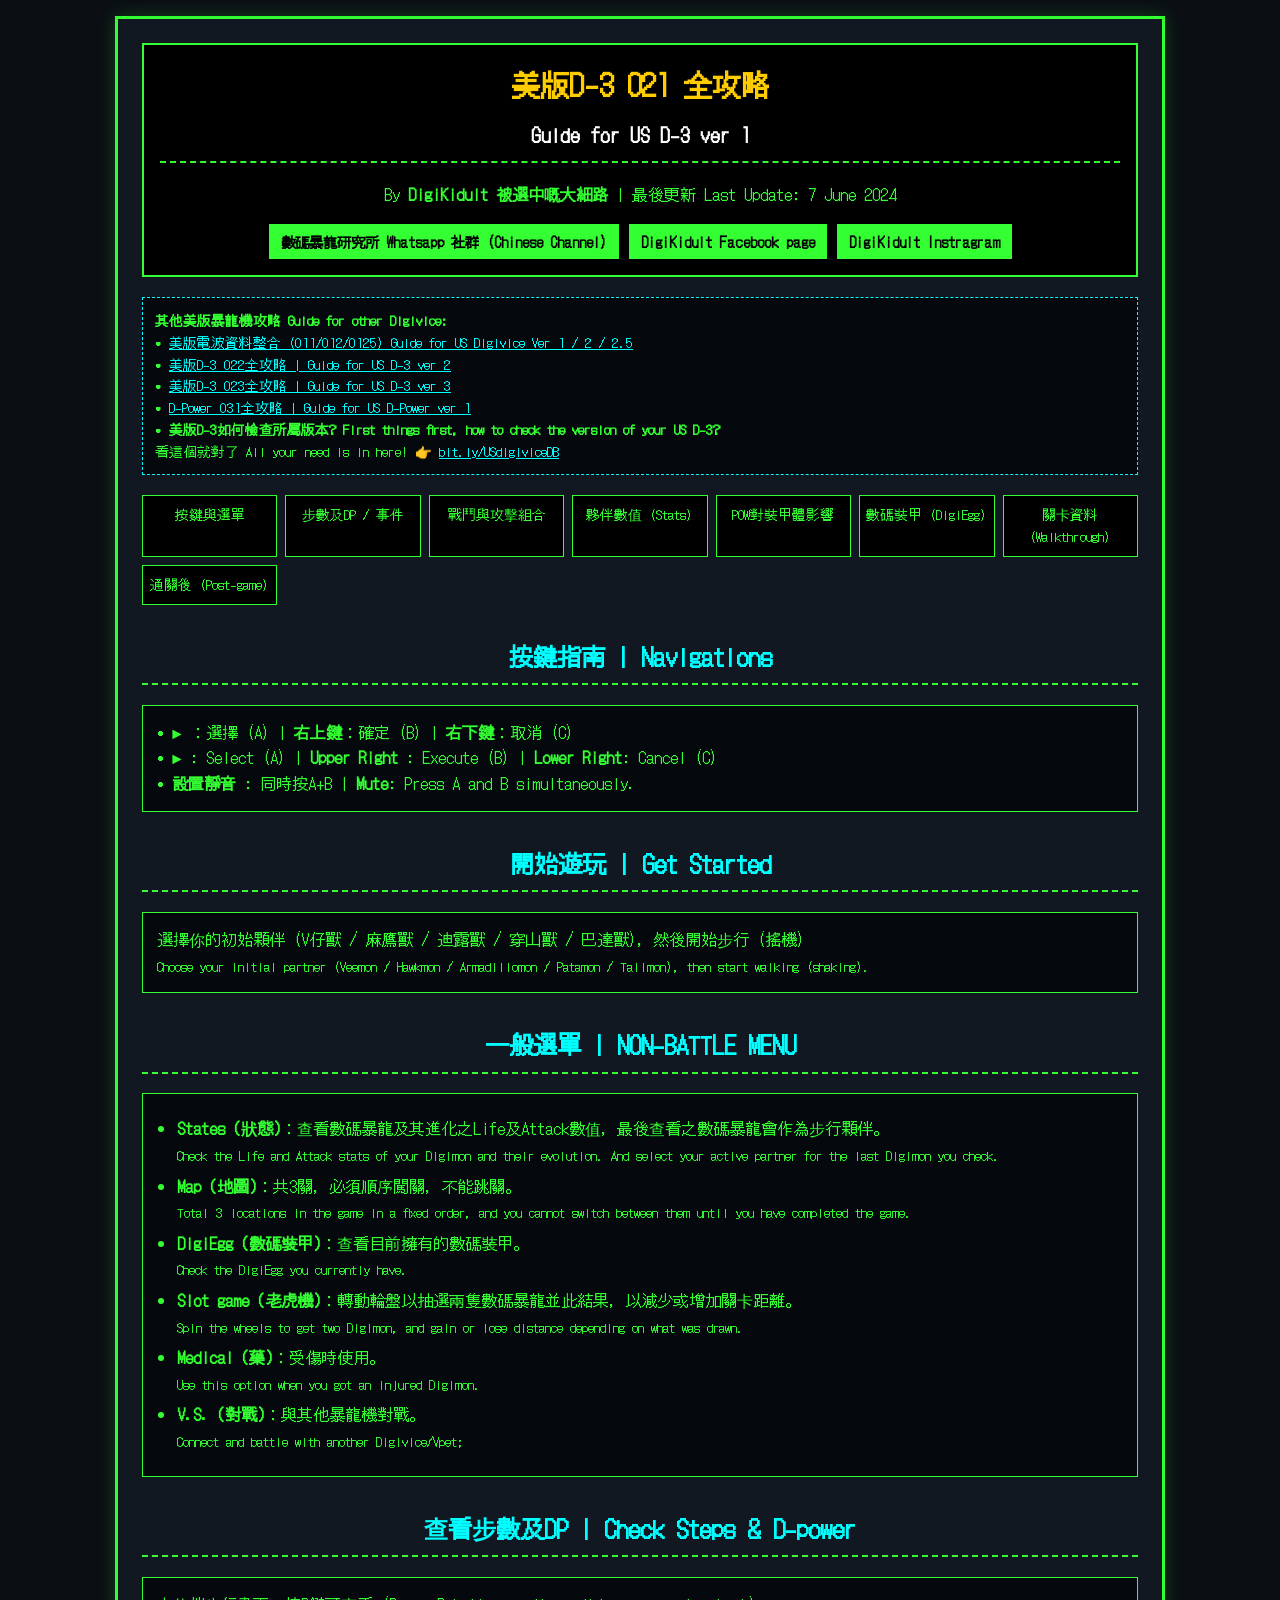
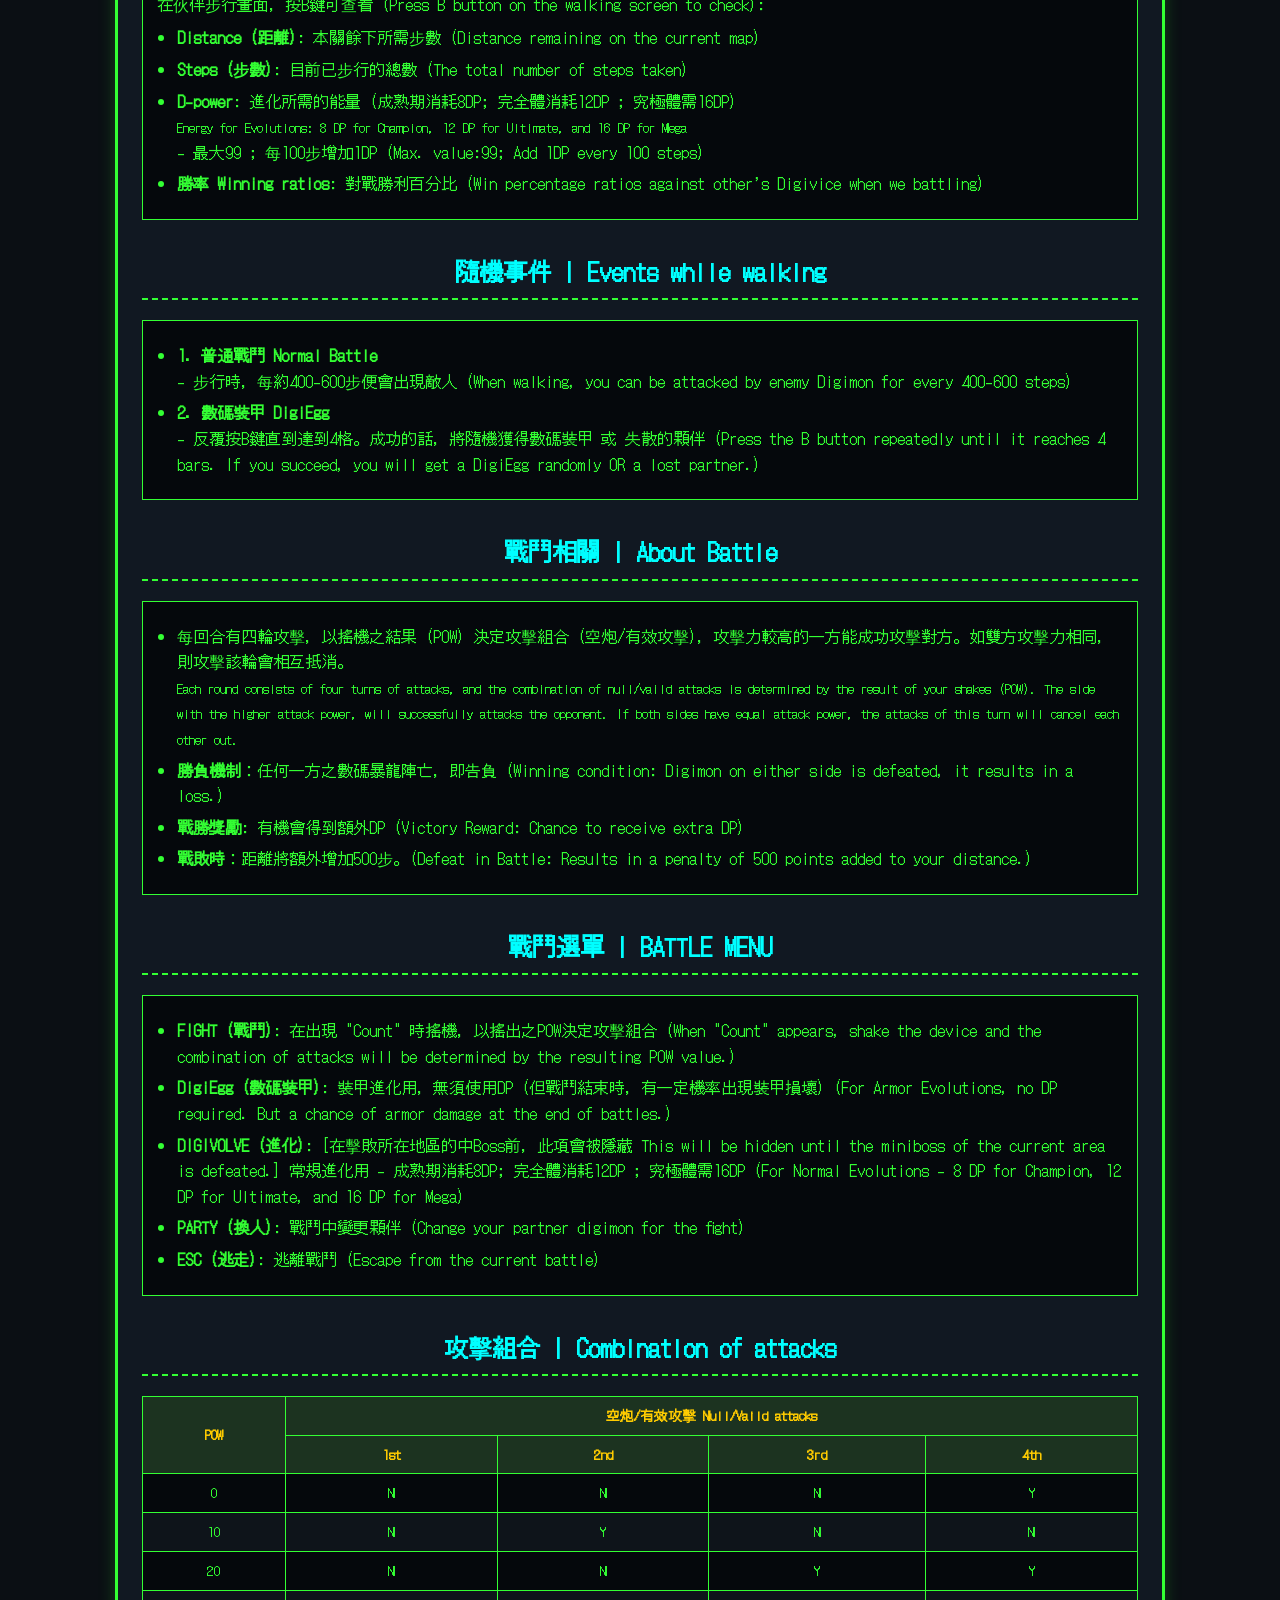
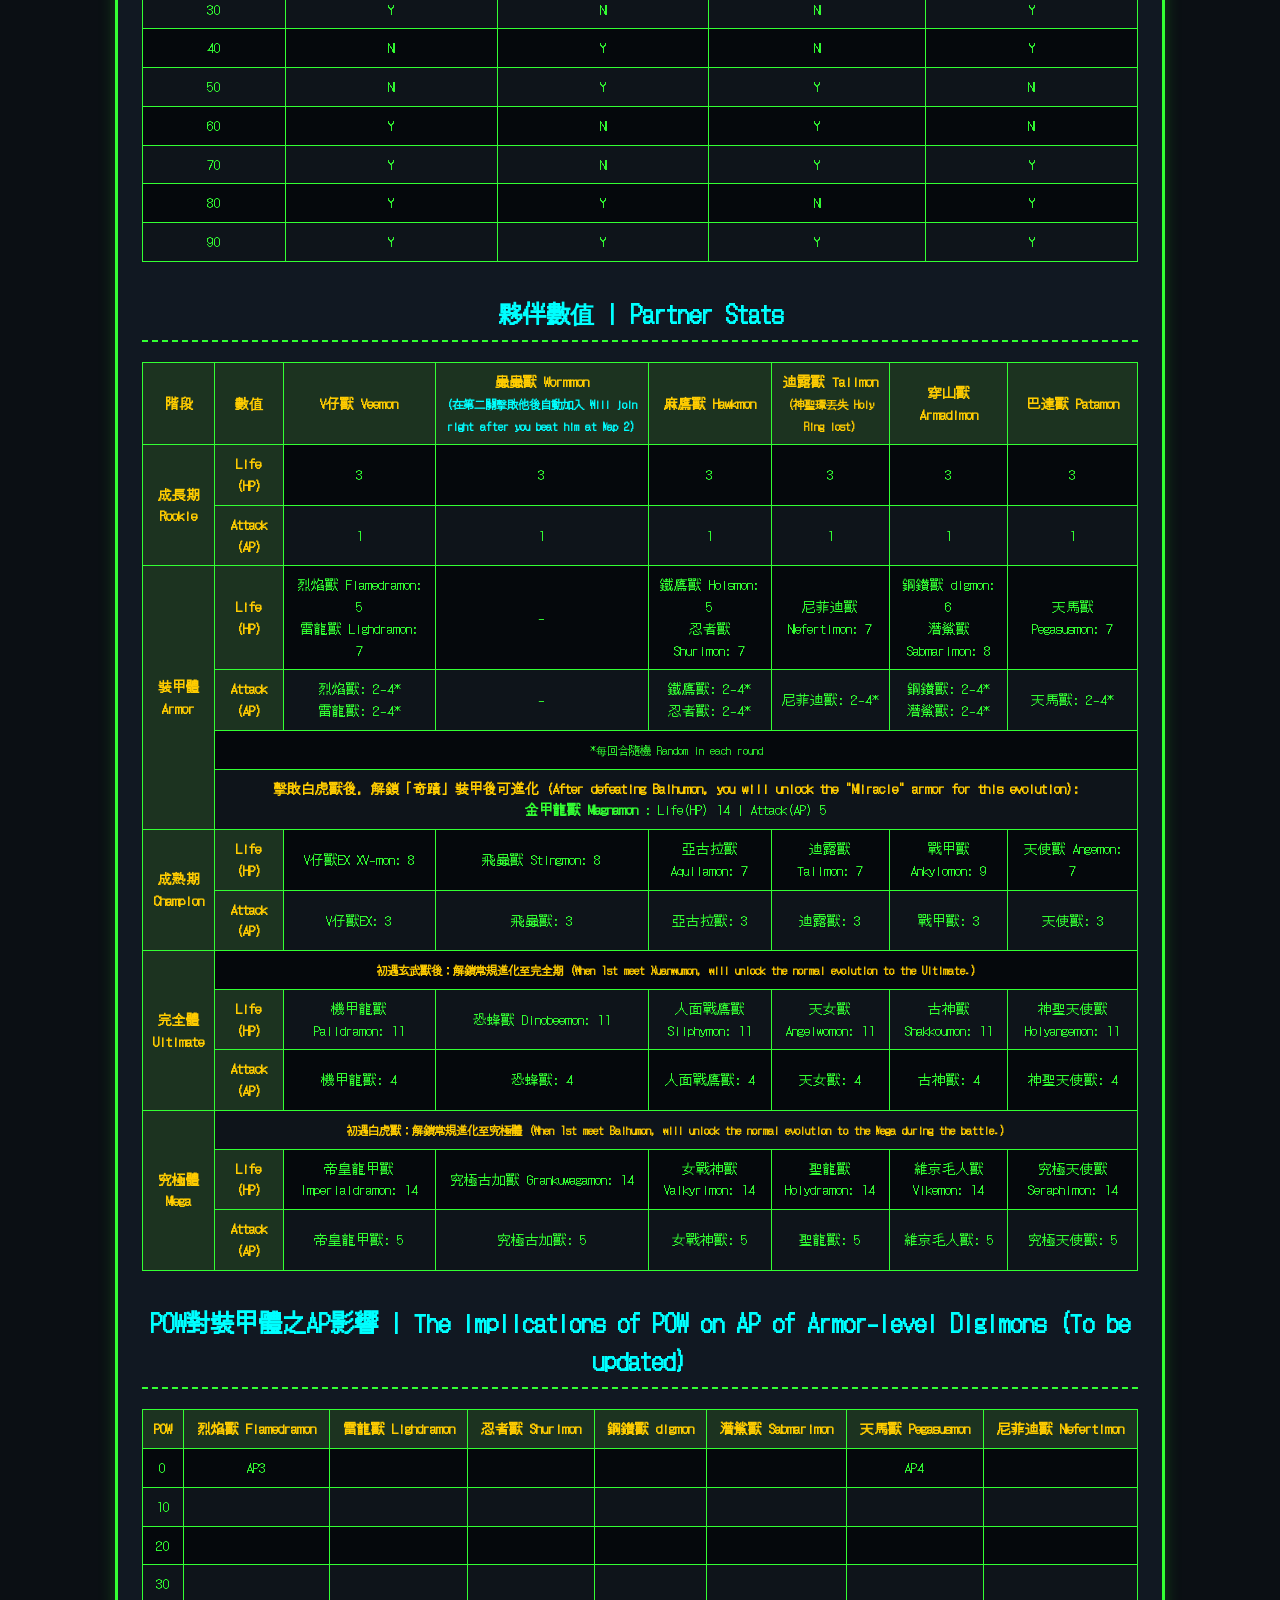
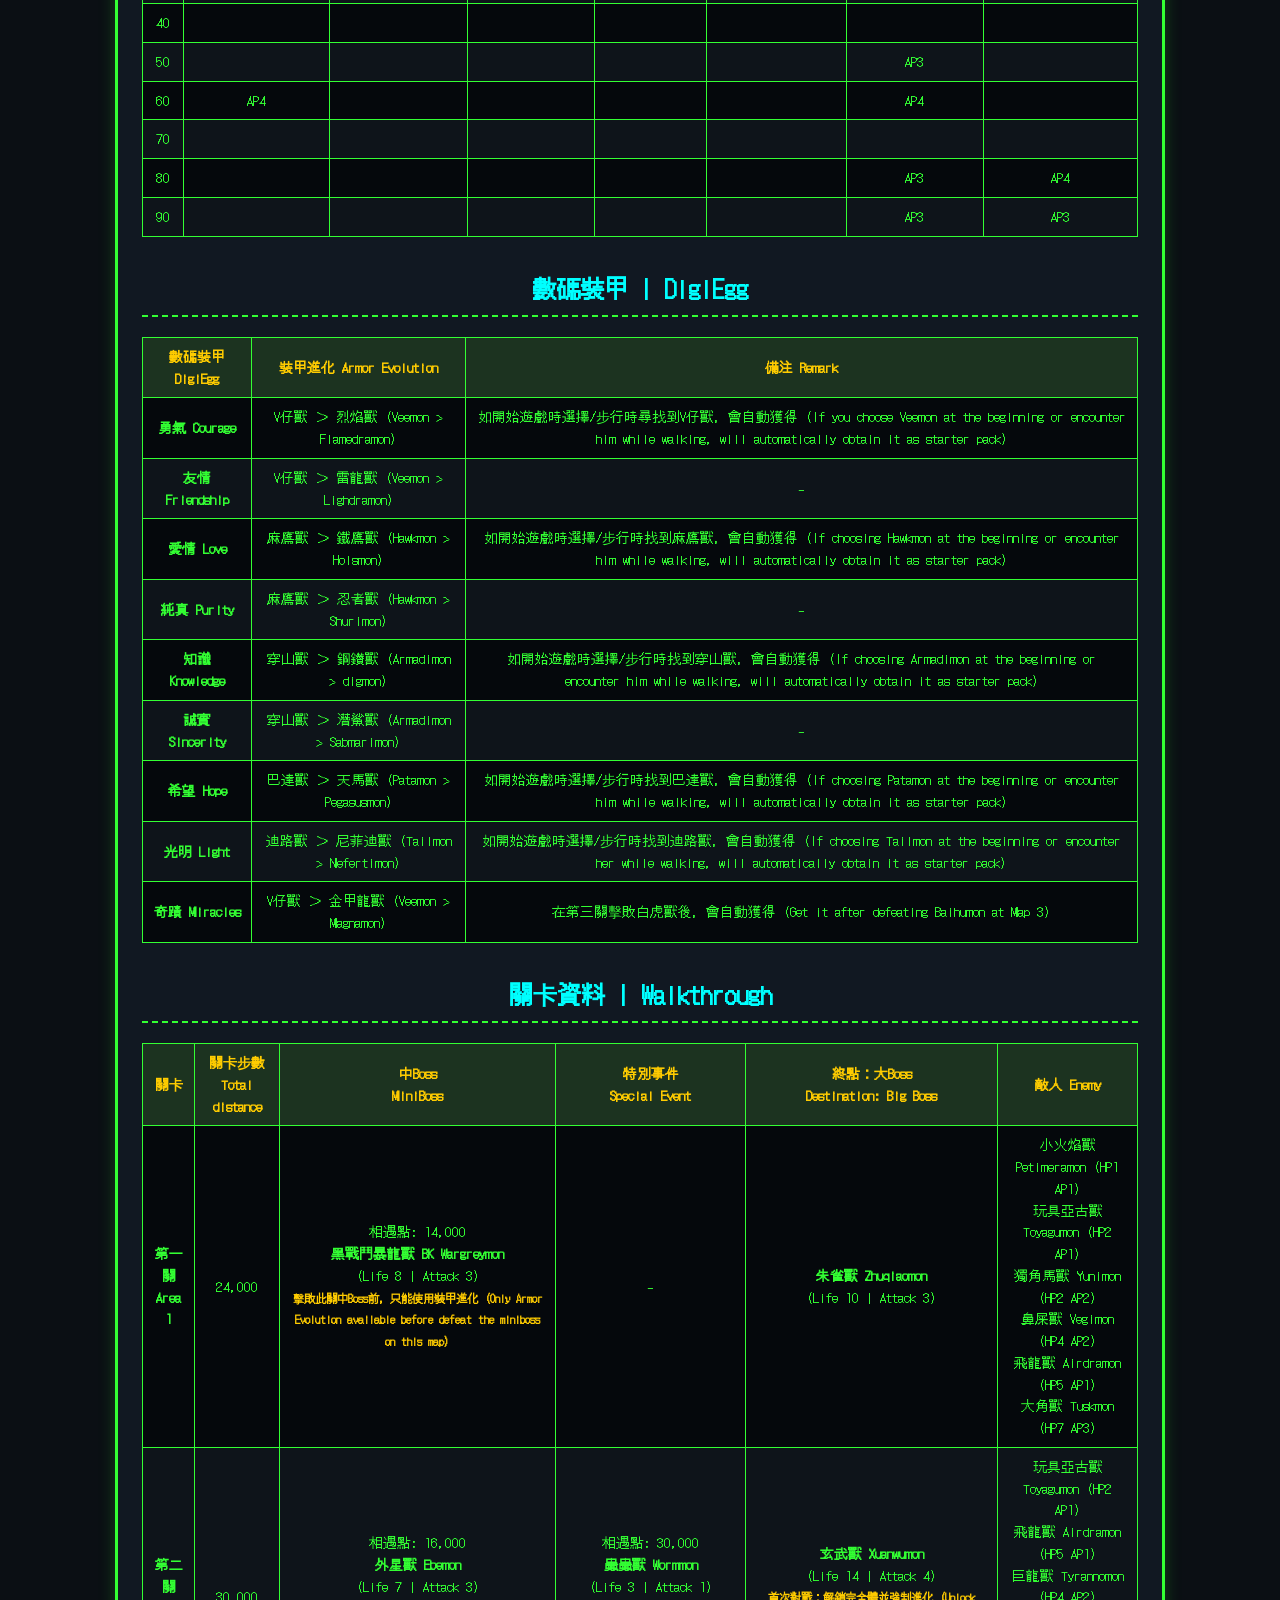
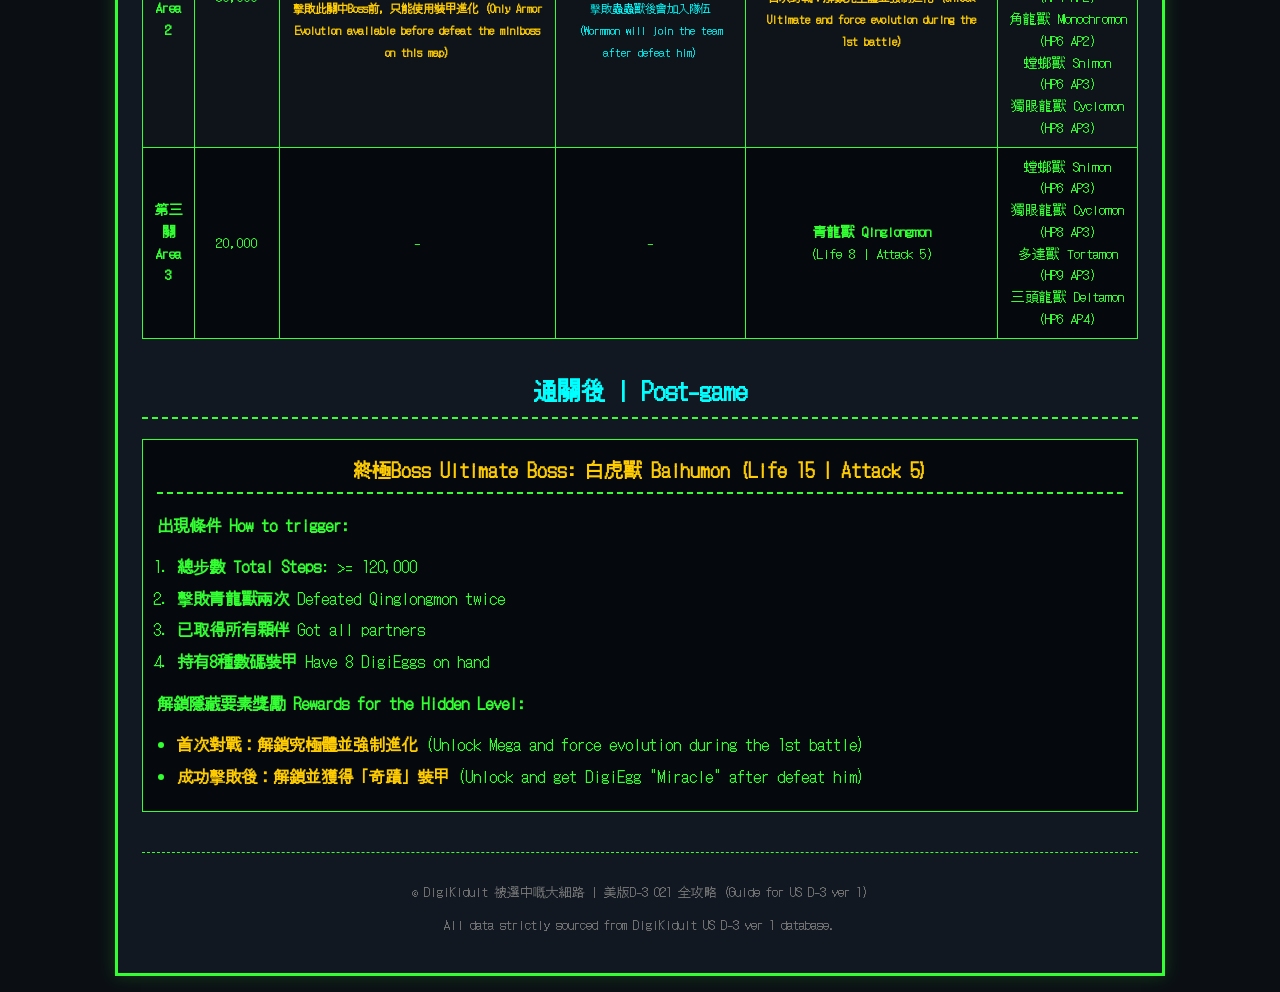
==== commit e0a7a3bb: "Update 021d3.html" ====
--- a/021d3.html
+++ b/021d3.html
@@ -49,7 +49,7 @@
             text-align: center;
             border: 2px solid var(--border-line);
             padding: 16px;
-            margin-bottom: 24px;
+            margin-bottom: 20px;
             background: #000;
         }
         .social-links {
@@ -137,7 +137,7 @@
         .cyan {
             color: var(--cyan-glow);
         }
-        ul {
+        ul, ol {
             padding-left: 20px;
             margin: 8px 0;
         }
@@ -157,332 +157,419 @@
 <body>
 
 <div class="container">
-    <!-- 頂部標題區 -->
+    <!-- Header -->
     <div class="header-box">
         <h1>美版D-3 021 全攻略<br><span style="font-size: 1.2rem; color: #fff;">Guide for US D-3 ver 1</span></h1>
         <p>By <strong>DigiKidult 被選中嘅大細路</strong> | 最後更新 Last Update: 7 June 2024</p>
         <div class="social-links">
-            <a class="social-btn" href="https://chat.whatsapp.com/IIkyFlmj4IUJeGdZ0L3AG2" target="_blank">數碼暴龍研究所 Whatsapp 社群</a>
-            <a class="social-btn" href="https://www.facebook.com/DigiKidult/" target="_blank">DigiKidult Facebook</a>
-            <a class="social-btn" href="https://www.instagram.com/digikidult/" target="_blank">DigiKidult Instagram</a>
+            <a class="social-btn" href="https://chat.whatsapp.com/IIkyFlmj4IUJeGdZ0L3AG2" target="_blank">數碼暴龍研究所 Whatsapp 社群 (Chinese Channel)</a>
+            <a class="social-btn" href="https://www.facebook.com/DigiKidult/" target="_blank">DigiKidult Facebook page</a>
+            <a class="social-btn" href="https://www.instagram.com/digikidult//" target="_blank">DigiKidult Instragram</a>
         </div>
     </div>
 
-    <!-- 其他美版暴龍機攻略連結 -->
+    <!-- 其他美版攻略 -->
     <div class="other-guides">
         <strong>其他美版暴龍機攻略 Guide for other Digivice:</strong><br>
-        • <a href="https://bit.ly/USdigiviceguide" target="_blank">美版電波資料整合 (011/012/0125)</a>
-        • <a href="https://bit.ly/USD-3ver2" target="_blank">美版D-3 022全攻略 (Ver 2)</a>
-        • <a href="https://bit.ly/USD-3ver3" target="_blank">美版D-3 023全攻略 (Ver 3)</a>
-        • <a href="https://bit.ly/D-powerVer1" target="_blank">D-Power 031全攻略 (Ver 1)</a><br>
-        • <strong>版本查詢：</strong>美版D-3如何檢查所屬版本？ <a href="https://bit.ly/USdigiviceDB" target="_blank">bit.ly/USdigiviceDB</a>
+        • <a href="https://bit.ly/USdigiviceguide" target="_blank">美版電波資料整合 (011/012/0125) Guide for US Digivice Ver 1 / 2 / 2.5</a><br>
+        • <a href="https://bit.ly/USD-3ver2" target="_blank">美版D-3 022全攻略 | Guide for US D-3 ver 2</a><br>
+        • <a href="https://bit.ly/USD-3ver3" target="_blank">美版D-3 023全攻略 | Guide for US D-3 ver 3</a><br>
+        • <a href="https://bit.ly/D-powerVer1" target="_blank">D-Power 031全攻略 | Guide for US D-Power ver 1</a><br>
+        • <strong>美版D-3如何檢查所屬版本? First things first, how to check the version of your US D-3?</strong><br>
+        看這個就對了 All your need is in here! 👉 <a href="https://bit.ly/USdigiviceDB" target="_blank">bit.ly/USdigiviceDB</a>
     </div>
 
-    <!-- 導航列 -->
+    <!-- 頁面快速導覽 -->
     <div class="nav-grid">
-        <a href="#control">按鍵與選單</a>
-        <a href="#pow">攻擊組合 POW</a>
-        <a href="#stats">夥伴能力數值</a>
-        <a href="#armor-pow">POW 對裝甲影響</a>
-        <a href="#digiegg">數碼裝甲一覽</a>
-        <a href="#maps">3 大關卡地圖</a>
-        <a href="#postgame">通關後白虎獸</a>
+        <a href="#nav-system">按鍵與選單</a>
+        <a href="#nav-steps">步數及DP / 事件</a>
+        <a href="#nav-battle">戰鬥與攻擊組合</a>
+        <a href="#nav-stats">夥伴數值 (Stats)</a>
+        <a href="#nav-armor-pow">POW對裝甲體影響</a>
+        <a href="#nav-digiegg">數碼裝甲 (DigiEgg)</a>
+        <a href="#nav-walkthrough">關卡資料 (Walkthrough)</a>
+        <a href="#nav-postgame">通關後 (Post-game)</a>
     </div>
 
     <!-- 1. 按鍵與選單 -->
-    <section id="control">
-        <h2>🕹️ 按鍵指南與選單系統 (Navigations & Menus)</h2>
-        <div class="box">
-            <strong>按鍵指南 | Navigations:</strong><br>
-            • <strong>►</strong>：選擇 (A)<br>
-            • <strong>右上鍵</strong>：確定 (B)<br>
-            • <strong>右下鍵</strong>：取消 (C)<br>
-            • <strong>設置靜音 Mute</strong>：同時按 A + B (Press A and B simultaneously.)
-        </div>
-
-        <div class="box">
-            <strong>開始遊玩 | Get Started:</strong><br>
-            選擇你的初始夥伴（V仔獸 / 麻鷹獸 / 穿山獸 / 巴達獸 / 迪露獸），然後開始步行（搖機）。<br>
+    <section id="nav-system">
+        <h2>按鍵指南 | Navigations</h2>
+        <div class="box">
+            • <strong>►</strong> ：選擇 (A) | <strong>右上鍵</strong>：確定 (B) | <strong>右下鍵</strong>：取消 (C)<br>
+            • <strong>►</strong> : Select (A) | <strong>Upper Right</strong> : Execute (B) | <strong>Lower Right</strong>: Cancel (C)<br>
+            • <strong>設置靜音</strong> : 同時按A+B | <strong>Mute</strong>: Press A and B simultaneously.
+        </div>
+
+        <h2>開始遊玩 | Get Started</h2>
+        <div class="box">
+            選擇你的初始顆伴 (V仔獸 / 麻鷹獸 / 迪露獸 / 穿山獸 / 巴達獸)，然後開始步行 (搖機)<br>
             <small>Choose your initial partner (Veemon / Hawkmon / Armadillomon / Patamon / Tailmon), then start walking (shaking).</small>
         </div>
 
-        <div class="box">
-            <strong>一般選單 | NON-BATTLE MENU:</strong>
+        <h2>一般選單 | NON-BATTLE MENU</h2>
+        <div class="box">
             <ul>
-                <li><span class="highlight">States（狀態）</span>：查看數碼暴龍及其進化之 Life 及 Attack 數值，最後查看之數碼暴龍會作為步行夥伴。</li>
-                <li><span class="highlight">Map（地圖）</span>：共 3 關，必須順序闖關，不能跳關（通關前無法任意切換）。</li>
-                <li><span class="highlight">DigiEgg（數碼裝甲）</span>：查看目前擁有的數碼裝甲。</li>
-                <li><span class="highlight">Slot game（老虎機）</span>：轉動輪盤以抽選兩隻數碼暴龍，依結果減少或增加關卡距離。</li>
-                <li><span class="highlight">Medical（藥）</span>：受傷時使用。</li>
-                <li><span class="highlight">V.S.（對戰）</span>：與其他暴龍機連接對戰。</li>
+                <li><strong>States（狀態）</strong>：查看數碼暴龍及其進化之Life及Attack數值，最後查看之數碼暴龍會作為步行顆伴。<br><small>Check the Life and Attack stats of your Digimon and their evolution. And select your active partner for the last Digimon you check.</small></li>
+                <li><strong>Map（地圖）</strong>：共3關，必須順序闖關，不能跳關。<br><small>Total 3 locations in the game in a fixed order, and you cannot switch between them until you have completed the game.</small></li>
+                <li><strong>DigiEgg（數碼裝甲）</strong>：查看目前擁有的數碼裝甲。<br><small>Check the DigiEgg you currently have.</small></li>
+                <li><strong>Slot game（老虎機）</strong>：轉動輪盤以抽選兩隻數碼暴龍並此結果，以減少或增加關卡距離。<br><small>Spin the wheels to get two Digimon, and gain or lose distance depending on what was drawn.</small></li>
+                <li><strong>Medical（藥）</strong>：受傷時使用。<br><small>Use this option when you got an injured Digimon.</small></li>
+                <li><strong>V.S.（對戰）</strong>：與其他暴龍機對戰。<br><small>Connect and battle with another Digivice/Vpet;</small></li>
             </ul>
         </div>
-
-        <div class="box">
-            <strong>查看步數及 DP | Check Steps & D-power (在夥伴步行畫面按 B 鍵查看):</strong>
+    </section>
+
+    <!-- 2. 步數及DP / 隨機事件 -->
+    <section id="nav-steps">
+        <h2>查看步數及DP | Check Steps & D-power</h2>
+        <div class="box">
+            在伙伴步行畫面，按B鍵可查看 (Press B button on the walking screen to check):
             <ul>
-                <li><strong>Distance (距離)</strong>：本關餘下所需步數。</li>
-                <li><strong>Steps (步數)</strong>：目前已步行的總數。</li>
-                <li><strong>D-power (DP)</strong>：進化所需的能量。成熟期消耗 8 DP；完全體消耗 12 DP；究極體需 16 DP。最大值 99，每 100 步增加 1 DP。</li>
-                <li><strong>勝率 Winning ratios</strong>：對外連線對戰之勝率百分比。</li>
+                <li><strong>Distance (距離)</strong>: 本關餘下所需步數 (Distance remaining on the current map)</li>
+                <li><strong>Steps (步數)</strong>: 目前已步行的總數 (The total number of steps taken)</li>
+                <li><strong>D-power</strong>: 進化所需的能量 (成熟期消耗8DP; 完全體消耗12DP ; 究極體需16DP)<br><small>Energy for Evolutions: 8 DP for Champion, 12 DP for Ultimate, and 16 DP for Mega</small><br>- 最大99 ; 每100步增加1DP (Max. value:99; Add 1DP every 100 steps)</li>
+                <li><strong>勝率 Winning ratios</strong>: 對戰勝利百分比 (Win percentage ratios against other’s Digivice when we battling)</li>
             </ul>
         </div>
 
-        <div class="box">
-            <strong>隨機事件 | Events while walking:</strong>
+        <h2>隨機事件 | Events while walking</h2>
+        <div class="box">
             <ul>
-                <li><strong>1. 普通戰鬥 Normal Battle</strong>：步行時每約 400 - 600 步便會遭遇敵人。</li>
-                <li><strong>2. 數碼裝甲 DigiEgg</strong>：反覆按 B 鍵直到達到 4 格。成功的話將隨機獲得數碼裝甲或失散的夥伴。</li>
+                <li><strong>1. 普通戰鬥 Normal Battle</strong><br>- 步行時，每約400-600步便會出現敵人 (When walking, you can be attacked by enemy Digimon for every 400-600 steps)</li>
+                <li><strong>2. 數碼裝甲 DigiEgg</strong><br>- 反覆按B鍵直到達到4格。成功的話，將隨機獲得數碼裝甲 或 失散的顆伴 (Press the B button repeatedly until it reaches 4 bars. If you succeed, you will get a DigiEgg randomly OR a lost partner.)</li>
             </ul>
         </div>
-
-        <div class="box">
-            <strong>戰鬥機制與戰鬥選單 | BATTLE MENU:</strong>
+    </section>
+
+    <!-- 3. 戰鬥與攻擊組合 -->
+    <section id="nav-battle">
+        <h2>戰鬥相關 | About Battle</h2>
+        <div class="box">
             <ul>
-                <li><strong>FIGHT (戰鬥)</strong>：在出現 "Count" 時搖機，以搖出之 POW 決定攻擊組合。</li>
-                <li><strong>DigiEgg (數碼裝甲)</strong>：裝甲進化用，無須使用 DP（但戰鬥結束時有一定機率出現裝甲損壞）。</li>
-                <li><strong>DIGIVOLVE (進化)</strong>：常規進化用（在擊敗所在地區的中 Boss 前此項會被隱藏）。成熟期 8 DP、完全體 12 DP、究極體 16 DP。</li>
-                <li><strong>PARTY (換人)</strong>：戰鬥中變更出戰夥伴。</li>
-                <li><strong>ESC (逃走)</strong>：逃離戰鬥。</li>
-                <li><strong>勝負機制</strong>：每回合 4 輪攻擊，攻擊力較高的一方命中對方；相同則相互抵消。任何一方陣亡即告負。戰勝有機會獲得額外 DP；戰敗時距離將額外增加 500 步懲罰。</li>
+                <li>每回合有四輪攻擊，以搖機之結果 (POW) 決定攻擊組合 (空炮/有效攻擊)，攻擊力較高的一方能成功攻擊對方。如雙方攻擊力相同，則攻擊該輪會相互抵消。<br><small>Each round consists of four turns of attacks, and the combination of null/vaild attacks is determined by the result of your shakes (POW). The side with the higher attack power, will successfully attacks the opponent. If both sides have equal attack power, the attacks of this turn will cancel each other out.</small></li>
+                <li><strong>勝負機制</strong>：任何一方之數碼暴龍陣亡，即告負 (Winning condition: Digimon on either side is defeated, it results in a loss.)</li>
+                <li><strong>戰勝獎勵</strong>: 有機會得到額外DP (Victory Reward: Chance to receive extra DP)</li>
+                <li><strong>戰敗時</strong>：距離將額外增加500步。(Defeat in Battle: Results in a penalty of 500 points added to your distance.)</li>
             </ul>
         </div>
-    </section>
-
-    <!-- 2. POW 攻擊組合 -->
-    <section id="pow">
-        <h2>⚔️ 攻擊組合 (Combination of Attacks)</h2>
-        <p>戰鬥中搖出之 POW 點數對應每回合 4 輪空炮 (N) 或有效攻擊 (Y)：</p>
+
+        <h2>戰鬥選單 | BATTLE MENU</h2>
+        <div class="box">
+            <ul>
+                <li><strong>FIGHT (戰鬥)</strong>: 在出現 "Count" 時搖機，以搖出之POW決定攻擊組合 (When "Count" appears, shake the device and the combination of attacks will be determined by the resulting POW value.)</li>
+                <li><strong>DigiEgg (數碼裝甲)</strong>: 裝甲進化用，無須使用DP (但戰鬥結束時，有一定機率出現裝甲損壞) (For Armor Evolutions, no DP required. But a chance of armor damage at the end of battles.)</li>
+                <li><strong>DIGIVOLVE (進化)</strong>: [在擊敗所在地區的中Boss前，此項會被隱藏 This will be hidden until the miniboss of the current area is defeated.] 常規進化用 - 成熟期消耗8DP; 完全體消耗12DP ; 究極體需16DP (For Normal Evolutions - 8 DP for Champion, 12 DP for Ultimate, and 16 DP for Mega)</li>
+                <li><strong>PARTY (換人)</strong>: 戰鬥中變更顆伴 (Change your partner digimon for the fight)</li>
+                <li><strong>ESC (逃走)</strong>: 逃離戰鬥 (Escape from the current battle)</li>
+            </ul>
+        </div>
+
+        <h2>攻擊組合 | Combination of attacks</h2>
         <div class="table-responsive">
             <table>
                 <thead>
                     <tr>
-                        <th>POW</th>
+                        <th rowspan="2">POW</th>
+                        <th colspan="4">空炮/有效攻擊 Null/Vaild attacks</th>
+                    </tr>
+                    <tr>
                         <th>1st</th>
                         <th>2nd</th>
                         <th>3rd</th>
                         <th>4th</th>
-                        <th>有效命中次數</th>
                     </tr>
                 </thead>
                 <tbody>
-                    <tr><td>0</td><td>N</td><td>N</td><td>N</td><td><span class="highlight">Y</span></td><td>1</td></tr>
-                    <tr><td>10</td><td>N</td><td><span class="highlight">Y</span></td><td>N</td><td>N</td><td>1</td></tr>
-                    <tr><td>20</td><td>N</td><td>N</td><td><span class="highlight">Y</span></td><td><span class="highlight">Y</span></td><td>2</td></tr>
-                    <tr><td>30</td><td><span class="highlight">Y</span></td><td>N</td><td>N</td><td><span class="highlight">Y</span></td><td>2</td></tr>
-                    <tr><td>40</td><td>N</td><td><span class="highlight">Y</span></td><td>N</td><td><span class="highlight">Y</span></td><td>2</td></tr>
-                    <tr><td>50</td><td>N</td><td><span class="highlight">Y</span></td><td><span class="highlight">Y</span></td><td>N</td><td>2</td></tr>
-                    <tr><td>60</td><td><span class="highlight">Y</span></td><td>N</td><td><span class="highlight">Y</span></td><td>N</td><td>2</td></tr>
-                    <tr><td>70</td><td><span class="highlight">Y</span></td><td>N</td><td><span class="highlight">Y</span></td><td><span class="highlight">Y</span></td><td>3</td></tr>
-                    <tr><td>80</td><td><span class="highlight">Y</span></td><td><span class="highlight">Y</span></td><td>N</td><td><span class="highlight">Y</span></td><td>3</td></tr>
-                    <tr><td>90</td><td><span class="highlight">Y</span></td><td><span class="highlight">Y</span></td><td><span class="highlight">Y</span></td><td><span class="highlight">Y</span></td><td><span class="highlight">4 (全有效)</span></td></tr>
+                    <tr><td>0</td><td>N</td><td>N</td><td>N</td><td>Y</td></tr>
+                    <tr><td>10</td><td>N</td><td>Y</td><td>N</td><td>N</td></tr>
+                    <tr><td>20</td><td>N</td><td>N</td><td>Y</td><td>Y</td></tr>
+                    <tr><td>30</td><td>Y</td><td>N</td><td>N</td><td>Y</td></tr>
+                    <tr><td>40</td><td>N</td><td>Y</td><td>N</td><td>Y</td></tr>
+                    <tr><td>50</td><td>N</td><td>Y</td><td>Y</td><td>N</td></tr>
+                    <tr><td>60</td><td>Y</td><td>N</td><td>Y</td><td>N</td></tr>
+                    <tr><td>70</td><td>Y</td><td>N</td><td>Y</td><td>Y</td></tr>
+                    <tr><td>80</td><td>Y</td><td>Y</td><td>N</td><td>Y</td></tr>
+                    <tr><td>90</td><td>Y</td><td>Y</td><td>Y</td><td>Y</td></tr>
                 </tbody>
             </table>
         </div>
     </section>
 
-    <!-- 3. 夥伴數值 -->
-    <section id="stats">
-        <h2>📊 夥伴數值 (Partner Stats)</h2>
+    <!-- 4. 夥伴數值 -->
+    <section id="nav-stats">
+        <h2>夥伴數值 | Partner Stats</h2>
         <div class="table-responsive">
             <table>
                 <thead>
                     <tr>
-                        <th>夥伴</th>
-                        <th>成長期 (HP / AP)</th>
-                        <th>裝甲體 1 (HP / AP)</th>
-                        <th>裝甲體 2 / 特殊 (HP / AP)</th>
-                        <th>成熟期 (HP / AP)</th>
-                        <th>完全體 (HP / AP)</th>
-                        <th>究極體 (HP / AP)</th>
+                        <th>階段</th>
+                        <th>數值</th>
+                        <th>V仔獸 Veemon</th>
+                        <th>蟲蟲獸 Wormmon<br><small class="cyan">(在第二關擊敗他後自動加入 Will join right after you beat him at Map 2)</small></th>
+                        <th>麻鷹獸 Hawkmon</th>
+                        <th>迪露獸 Tailmon<br><small>(神聖環丟失 Holy Ring lost)</small></th>
+                        <th>穿山獸 Armadimon</th>
+                        <th>巴達獸 Patamon</th>
                     </tr>
                 </thead>
                 <tbody>
-                    <tr>
-                        <td><strong>V仔獸 Veemon</strong></td>
-                        <td>Life: 3<br>Attack: 1</td>
-                        <td>烈焰獸 Flamedramon<br>Life: 5 / Attack: 2-4*</td>
-                        <td>雷龍獸 Lighdramon<br>Life: 7 / Attack: 2-4*<br><span class="highlight">金甲龍獸 Magnamon<br>Life: 14 / Attack: 5</span></td>
-                        <td>V仔獸EX XV-mon<br>Life: 8 / Attack: 3</td>
-                        <td>機甲龍獸 Paildramon<br>Life: 11 / Attack: 4</td>
-                        <td>帝皇龍甲獸 Imperialdramon<br>Life: 14 / Attack: 5</td>
-                    </tr>
-                    <tr>
-                        <td><strong>蟲蟲獸 Wormmon</strong><br><small class="cyan">(Map 2 擊敗後加入)</small></td>
-                        <td>Life: 3<br>Attack: 1</td>
-                        <td>-</td>
-                        <td>-</td>
-                        <td>飛蟲獸 Stingmon<br>Life: 8 / Attack: 3</td>
-                        <td>恐蜂獸 Dinobeemon<br>Life: 11 / Attack: 4</td>
-                        <td>究極古加獸 Grankuwagamon<br>Life: 14 / Attack: 5</td>
-                    </tr>
-                    <tr>
-                        <td><strong>麻鷹獸 Hawkmon</strong></td>
-                        <td>Life: 3<br>Attack: 1</td>
-                        <td>鐵鷹獸 Holsmon<br>Life: 5 / Attack: 2-4*</td>
-                        <td>忍者獸 Shurimon<br>Life: 7 / Attack: 2-4*</td>
-                        <td>亞古拉獸 Aquilamon<br>Life: 7 / Attack: 3</td>
-                        <td>人面戰鷹獸 Silphymon<br>Life: 11 / Attack: 4</td>
-                        <td>女戰神獸 Valkyrimon<br>Life: 14 / Attack: 5</td>
-                    </tr>
-                    <tr>
-                        <td><strong>迪露獸 Tailmon</strong><br><small>(神聖環丟失)</small></td>
-                        <td>Life: 3<br>Attack: 1</td>
-                        <td>尼菲迪獸 Nefertimon<br>Life: 7 / Attack: 2-4*</td>
-                        <td>-</td>
-                        <td>迪露獸 Tailmon<br>Life: 7 / Attack: 3</td>
-                        <td>天女獸 Angelwomon<br>Life: 11 / Attack: 4</td>
-                        <td>聖龍獸 Holydramon<br>Life: 14 / Attack: 5</td>
-                    </tr>
-                    <tr>
-                        <td><strong>穿山獸 Armadimon</strong></td>
-                        <td>Life: 3<br>Attack: 1</td>
-                        <td>鋼鑽獸 Digmon<br>Life: 6 / Attack: 2-4*</td>
-                        <td>潛鯊獸 Submarimon<br>Life: 8 / Attack: 2-4*</td>
-                        <td>戰甲獸 Ankylomon<br>Life: 9 / Attack: 3</td>
-                        <td>古神獸 Shakkoumon<br>Life: 11 / Attack: 4</td>
-                        <td>維京毛人獸 Vikemon<br>Life: 14 / Attack: 5</td>
-                    </tr>
-                    <tr>
-                        <td><strong>巴達獸 Patamon</strong></td>
-                        <td>Life: 3<br>Attack: 1</td>
-                        <td>天馬獸 Pegasusmon<br>Life: 7 / Attack: 2-4*</td>
-                        <td>-</td>
-                        <td>天使獸 Angemon<br>Life: 7 / Attack: 3</td>
-                        <td>神聖天使獸 Holyangemon<br>Life: 11 / Attack: 4</td>
-                        <td>究極天使獸 Seraphimon<br>Life: 14 / Attack: 5</td>
+                    <!-- 成長期 -->
+                    <tr>
+                        <th rowspan="2">成長期<br>Rookie</th>
+                        <th>Life (HP)</th>
+                        <td>3</td>
+                        <td>3</td>
+                        <td>3</td>
+                        <td>3</td>
+                        <td>3</td>
+                        <td>3</td>
+                    </tr>
+                    <tr>
+                        <th>Attack (AP)</th>
+                        <td>1</td>
+                        <td>1</td>
+                        <td>1</td>
+                        <td>1</td>
+                        <td>1</td>
+                        <td>1</td>
+                    </tr>
+                    <!-- 裝甲體 -->
+                    <tr>
+                        <th rowspan="4">裝甲體<br>Armor</th>
+                        <th>Life (HP)</th>
+                        <td>
+                            烈焰獸 Flamedramon: 5<br>
+                            雷龍獸 Lighdramon: 7
+                        </td>
+                        <td>-</td>
+                        <td>
+                            鐵鷹獸 Holsmon: 5<br>
+                            忍者獸 Shurimon: 7
+                        </td>
+                        <td>尼菲迪獸 Nefertimon: 7</td>
+                        <td>
+                            鋼鑽獸 digmon: 6<br>
+                            潛鯊獸 Sabmarimon: 8
+                        </td>
+                        <td>天馬獸 Pegasusmon: 7</td>
+                    </tr>
+                    <tr>
+                        <th>Attack (AP)</th>
+                        <td>
+                            烈焰獸: 2-4*<br>
+                            雷龍獸: 2-4*
+                        </td>
+                        <td>-</td>
+                        <td>
+                            鐵鷹獸: 2-4*<br>
+                            忍者獸: 2-4*
+                        </td>
+                        <td>尼菲迪獸: 2-4*</td>
+                        <td>
+                            鋼鑽獸: 2-4*<br>
+                            潛鯊獸: 2-4*
+                        </td>
+                        <td>天馬獸: 2-4*</td>
+                    </tr>
+                    <tr>
+                        <td colspan="7"><small>*每回合隨機 Random in each round</small></td>
+                    </tr>
+                    <tr>
+                        <td colspan="7">
+                            <span class="highlight">擊敗白虎獸後，解鎖「奇蹟」裝甲後可進化 (After defeating Baihumon, you will unlock the "Miracle" armor for this evolution):</span><br>
+                            <strong>金甲龍獸 Magnamon</strong> : Life(HP) 14 | Attack(AP) 5
+                        </td>
+                    </tr>
+                    <!-- 成熟期 -->
+                    <tr>
+                        <th rowspan="2">成熟期<br>Champion</th>
+                        <th>Life (HP)</th>
+                        <td>V仔獸EX XV-mon: 8</td>
+                        <td>飛蟲獸 Stingmon: 8</td>
+                        <td>亞古拉獸 Aquilamon: 7</td>
+                        <td>迪露獸 Tailmon: 7</td>
+                        <td>戰甲獸 Ankylomon: 9</td>
+                        <td>天使獸 Angemon: 7</td>
+                    </tr>
+                    <tr>
+                        <th>Attack (AP)</th>
+                        <td>V仔獸EX: 3</td>
+                        <td>飛蟲獸: 3</td>
+                        <td>亞古拉獸: 3</td>
+                        <td>迪露獸: 3</td>
+                        <td>戰甲獸: 3</td>
+                        <td>天使獸: 3</td>
+                    </tr>
+                    <!-- 完全體 -->
+                    <tr>
+                        <th rowspan="3">完全體<br>Ultimate</th>
+                        <td colspan="7"><small class="highlight">初遇玄武獸後：解鎖常規進化至完全期 (When 1st meet Xuanwumon, will unlock the normal evolution to the Ultimate.)</small></td>
+                    </tr>
+                    <tr>
+                        <th>Life (HP)</th>
+                        <td>機甲龍獸 Paildramon: 11</td>
+                        <td>恐蜂獸 Dinobeemon: 11</td>
+                        <td>人面戰鷹獸 Silphymon: 11</td>
+                        <td>天女獸 Angelwomon: 11</td>
+                        <td>古神獸 Shakkoumon: 11</td>
+                        <td>神聖天使獸 Holyangemon: 11</td>
+                    </tr>
+                    <tr>
+                        <th>Attack (AP)</th>
+                        <td>機甲龍獸: 4</td>
+                        <td>恐蜂獸: 4</td>
+                        <td>人面戰鷹獸: 4</td>
+                        <td>天女獸: 4</td>
+                        <td>古神獸: 4</td>
+                        <td>神聖天使獸: 4</td>
+                    </tr>
+                    <!-- 究極體 -->
+                    <tr>
+                        <th rowspan="3">究極體<br>Mega</th>
+                        <td colspan="7"><small class="highlight">初遇白虎獸：解鎖常規進化至究極體 (When 1st meet Baihumon, will unlock the normal evolution to the Mega during the battle.)</small></td>
+                    </tr>
+                    <tr>
+                        <th>Life (HP)</th>
+                        <td>帝皇龍甲獸 Imperialdramon: 14</td>
+                        <td>究極古加獸 Grankuwagamon: 14</td>
+                        <td>女戰神獸 Valkyrimon: 14</td>
+                        <td>聖龍獸 Holydramon: 14</td>
+                        <td>維京毛人獸 Vikemon: 14</td>
+                        <td>究極天使獸 Seraphimon: 14</td>
+                    </tr>
+                    <tr>
+                        <th>Attack (AP)</th>
+                        <td>帝皇龍甲獸: 5</td>
+                        <td>究極古加獸: 5</td>
+                        <td>女戰神獸: 5</td>
+                        <td>聖龍獸: 5</td>
+                        <td>維京毛人獸: 5</td>
+                        <td>究極天使獸: 5</td>
                     </tr>
                 </tbody>
             </table>
         </div>
-        <p>
-            * <strong>進化解鎖機制：</strong><br>
-            • <strong>完全體</strong>：初遇玄武獸後解鎖常規進化至完全體。<br>
-            • <strong>究極體</strong>：初遇白虎獸時，於戰鬥中解鎖常規進化至究極體。<br>
-            • <strong>金甲龍獸</strong>：擊敗白虎獸後解鎖「奇蹟」裝甲即可進化。<br>
-            • * 裝甲體 Attack 數值每回合隨機為 2 至 4。
-        </p>
-    </section>
-
-    <!-- 4. POW 對裝甲體 AP 影響 -->
-    <section id="armor-pow">
-        <h2>🎲 POW 對裝甲體之 AP 影響 (測試紀錄)</h2>
+    </section>
+
+    <!-- 5. POW 對裝甲體之 AP 影響 -->
+    <section id="nav-armor-pow">
+        <h2>POW對裝甲體之AP影響 | The implications of POW on AP of Armor-level Digimons (To be updated)</h2>
         <div class="table-responsive">
             <table>
                 <thead>
                     <tr>
                         <th>POW</th>
-                        <th>烈焰獸</th>
-                        <th>雷龍獸</th>
-                        <th>忍者獸</th>
-                        <th>鋼鑽獸</th>
-                        <th>潛鯊獸</th>
-                        <th>天馬獸</th>
-                        <th>尼菲迪獸</th>
+                        <th>烈焰獸 Flamedramon</th>
+                        <th>雷龍獸 Lighdramon</th>
+                        <th>忍者獸 Shurimon</th>
+                        <th>鋼鑽獸 digmon</th>
+                        <th>潛鯊獸 Sabmarimon</th>
+                        <th>天馬獸 Pegasusmon</th>
+                        <th>尼菲迪獸 Nefertimon</th>
                     </tr>
                 </thead>
                 <tbody>
-                    <tr><td>0</td><td>AP 3</td><td>-</td><td>-</td><td>-</td><td>-</td><td>AP 4</td><td>-</td></tr>
-                    <tr><td>10</td><td>-</td><td>-</td><td>-</td><td>-</td><td>-</td><td>-</td><td>-</td></tr>
-                    <tr><td>20</td><td>-</td><td>-</td><td>-</td><td>-</td><td>-</td><td>-</td><td>-</td></tr>
-                    <tr><td>30</td><td>-</td><td>-</td><td>-</td><td>-</td><td>-</td><td>-</td><td>-</td></tr>
-                    <tr><td>40</td><td>-</td><td>-</td><td>-</td><td>-</td><td>-</td><td>-</td><td>-</td></tr>
-                    <tr><td>50</td><td>-</td><td>-</td><td>-</td><td>-</td><td>-</td><td>AP 3</td><td>-</td></tr>
-                    <tr><td>60</td><td>AP 4</td><td>-</td><td>-</td><td>-</td><td>-</td><td>AP 4</td><td>-</td></tr>
-                    <tr><td>70</td><td>-</td><td>-</td><td>-</td><td>-</td><td>-</td><td>-</td><td>-</td></tr>
-                    <tr><td>80</td><td>-</td><td>-</td><td>-</td><td>-</td><td>-</td><td>AP 3</td><td>AP 4</td></tr>
-                    <tr><td>90</td><td>-</td><td>-</td><td>-</td><td>-</td><td>-</td><td>AP 3</td><td>AP 3</td></tr>
+                    <tr><td>0</td><td>AP3</td><td></td><td></td><td></td><td></td><td>AP4</td><td></td></tr>
+                    <tr><td>10</td><td></td><td></td><td></td><td></td><td></td><td></td><td></td></tr>
+                    <tr><td>20</td><td></td><td></td><td></td><td></td><td></td><td></td><td></td></tr>
+                    <tr><td>30</td><td></td><td></td><td></td><td></td><td></td><td></td><td></td></tr>
+                    <tr><td>40</td><td></td><td></td><td></td><td></td><td></td><td></td><td></td></tr>
+                    <tr><td>50</td><td></td><td></td><td></td><td></td><td></td><td>AP3</td><td></td></tr>
+                    <tr><td>60</td><td>AP4</td><td></td><td></td><td></td><td></td><td>AP4</td><td></td></tr>
+                    <tr><td>70</td><td></td><td></td><td></td><td></td><td></td><td></td><td></td></tr>
+                    <tr><td>80</td><td></td><td></td><td></td><td></td><td></td><td>AP3</td><td>AP4</td></tr>
+                    <tr><td>90</td><td></td><td></td><td></td><td></td><td></td><td>AP3</td><td>AP3</td></tr>
                 </tbody>
             </table>
         </div>
     </section>
 
-    <!-- 5. 數碼裝甲一覽 -->
-    <section id="digiegg">
-        <h2>🛡️ 數碼裝甲 (DigiEgg) 一覽</h2>
+    <!-- 6. 數碼裝甲 -->
+    <section id="nav-digiegg">
+        <h2>數碼裝甲 | DigiEgg</h2>
         <div class="table-responsive">
             <table>
                 <thead>
                     <tr>
-                        <th>數碼裝甲</th>
-                        <th>裝甲進化</th>
-                        <th>備註 Remark</th>
+                        <th>數碼裝甲 DigiEgg</th>
+                        <th>裝甲進化 Armor Evolution</th>
+                        <th>備注 Remark</th>
                     </tr>
                 </thead>
                 <tbody>
                     <tr>
                         <td><strong>勇氣 Courage</strong></td>
-                        <td>V仔獸 ＞ 烈焰獸</td>
-                        <td>開始遊戲選擇或步行尋找到 V仔獸時自動獲得</td>
+                        <td>V仔獸 ＞ 烈焰獸 (Veemon &gt; Flamedramon)</td>
+                        <td>如開始遊戲時選擇/步行時尋找到V仔獸，會自動獲得 (If you choose Veemon at the beginning or encounter him while walking, will automatically obtain it as starter pack)</td>
                     </tr>
                     <tr>
                         <td><strong>友情 Friendship</strong></td>
-                        <td>V仔獸 ＞ 雷龍獸</td>
-                        <td>步行隨機事件獲得</td>
+                        <td>V仔獸 ＞ 雷龍獸 (Veemon &gt; Lighdramon)</td>
+                        <td>-</td>
                     </tr>
                     <tr>
                         <td><strong>愛情 Love</strong></td>
-                        <td>麻鷹獸 ＞ 鐵鷹獸</td>
-                        <td>開始遊戲選擇或步行尋找到 麻鷹獸時自動獲得</td>
+                        <td>麻鷹獸 ＞ 鐵鷹獸 (Hawkmon &gt; Holsmon)</td>
+                        <td>如開始遊戲時選擇/步行時找到麻鷹獸，會自動獲得 (If choosing Hawkmon at the beginning or encounter him while walking, will automatically obtain it as starter pack)</td>
                     </tr>
                     <tr>
                         <td><strong>純真 Purity</strong></td>
-                        <td>麻鷹獸 ＞ 忍者獸</td>
-                        <td>步行隨機事件獲得</td>
+                        <td>麻鷹獸 ＞ 忍者獸 (Hawkmon &gt; Shurimon)</td>
+                        <td>-</td>
                     </tr>
                     <tr>
                         <td><strong>知識 Knowledge</strong></td>
-                        <td>穿山獸 ＞ 鋼鑽獸</td>
-                        <td>開始遊戲選擇或步行尋找到 穿山獸時自動獲得</td>
+                        <td>穿山獸 ＞ 鋼鑽獸 (Armadimon &gt; digmon)</td>
+                        <td>如開始遊戲時選擇/步行時找到穿山獸，會自動獲得 (If choosing Armadimon at the beginning or encounter him while walking, will automatically obtain it as starter pack)</td>
                     </tr>
                     <tr>
                         <td><strong>誠實 Sincerity</strong></td>
-                        <td>穿山獸 ＞ 潛鯊獸</td>
-                        <td>步行隨機事件獲得</td>
+                        <td>穿山獸 ＞ 潛鯊獸 (Armadimon &gt; Sabmarimon)</td>
+                        <td>-</td>
                     </tr>
                     <tr>
                         <td><strong>希望 Hope</strong></td>
-                        <td>巴達獸 ＞ 天馬獸</td>
-                        <td>開始遊戲選擇或步行尋找到 巴達獸時自動獲得</td>
+                        <td>巴達獸 ＞ 天馬獸 (Patamon &gt; Pegasusmon)</td>
+                        <td>如開始遊戲時選擇/步行時找到巴達獸，會自動獲得 (If choosing Patamon at the beginning or encounter him while walking, will automatically obtain it as starter pack)</td>
                     </tr>
                     <tr>
                         <td><strong>光明 Light</strong></td>
-                        <td>迪路獸 ＞ 尼菲迪獸</td>
-                        <td>開始遊戲選擇或步行尋找到 迪路獸時自動獲得</td>
-                    </tr>
-                    <tr>
-                        <td><span class="highlight">奇蹟 Miracles</span></td>
-                        <td>V仔獸 ＞ 金甲龍獸</td>
-                        <td>在第三關擊敗白虎獸後自動獲得 (Get it after defeating Baihumon at Map 3)</td>
+                        <td>迪路獸 ＞ 尼菲迪獸 (Tailmon &gt; Nefertimon)</td>
+                        <td>如開始遊戲時選擇/步行時找到迪路獸，會自動獲得 (If choosing Tailmon at the beginning or encounter her while walking, will automatically obtain it as starter pack)</td>
+                    </tr>
+                    <tr>
+                        <td><strong>奇蹟 Miracles</strong></td>
+                        <td>V仔獸 ＞ 金甲龍獸 (Veemon &gt; Magnamon)</td>
+                        <td>在第三關擊敗白虎獸後，會自動獲得 (Get it after defeating Baihumon at Map 3)</td>
                     </tr>
                 </tbody>
             </table>
         </div>
     </section>
 
-    <!-- 6. 關卡資料 -->
-    <section id="maps">
-        <h2>🗺️ 關卡資料 (Walkthrough)</h2>
+    <!-- 7. 關卡資料 -->
+    <section id="nav-walkthrough">
+        <h2>關卡資料 | Walkthrough</h2>
         <div class="table-responsive">
             <table>
                 <thead>
                     <tr>
                         <th>關卡</th>
-                        <th>總步數</th>
-                        <th>中Boss (相遇步數)</th>
-                        <th>特別事件 (相遇步數)</th>
-                        <th>終點：大Boss</th>
-                        <th>出現敵人 Enemy</th>
+                        <th>關卡步數<br>Total distance</th>
+                        <th>中Boss<br>MiniBoss</th>
+                        <th>特別事件<br>Special Event</th>
+                        <th>終點：大Boss<br>Destination: Big Boss</th>
+                        <th>敵人 Enemy</th>
                     </tr>
                 </thead>
                 <tbody>
                     <tr>
-                        <td><strong>第一關 Area 1</strong></td>
+                        <td><strong>第一關<br>Area 1</strong></td>
                         <td>24,000</td>
                         <td>
+                            相遇點: 14,000<br>
                             <strong>黑戰鬥暴龍獸 BK Wargreymon</strong><br>(Life 8 | Attack 3)<br>
-                            <em>相遇點：14,000</em><br>
-                            <small class="highlight">擊敗此關中Boss前，只能使用裝甲進化</small>
+                            <small class="highlight">擊敗此關中Boss前，只能使用裝甲進化 (Only Armor Evolution available before defeat the miniboss on this map)</small>
                         </td>
                         <td>-</td>
                         <td>
@@ -490,43 +577,43 @@
                             (Life 10 | Attack 3)
                         </td>
                         <td>
-                            小火焰獸 (HP 1, AP 1)<br>
-                            玩具亞古獸 (HP 2, AP 1)<br>
-                            獨角馬獸 (HP 2, AP 2)<br>
-                            鼻屎獸 (HP 4, AP 2)<br>
-                            飛龍獸 (HP 5, AP 1)<br>
-                            大角獸 (HP 7, AP 3)
-                        </td>
-                    </tr>
-                    <tr>
-                        <td><strong>第二關 Area 2</strong></td>
+                            小火焰獸 Petimeramon (HP1 AP1)<br>
+                            玩具亞古獸 Toyagumon (HP2 AP1)<br>
+                            獨角馬獸 Yunimon (HP2 AP2)<br>
+                            鼻屎獸 Vegimon (HP4 AP2)<br>
+                            飛龍獸 Airdramon (HP5 AP1)<br>
+                            大角獸 Tuskmon (HP7 AP3)
+                        </td>
+                    </tr>
+                    <tr>
+                        <td><strong>第二關<br>Area 2</strong></td>
                         <td>30,000</td>
                         <td>
+                            相遇點: 16,000<br>
                             <strong>外星獸 Ebemon</strong><br>(Life 7 | Attack 3)<br>
-                            <em>相遇點：16,000</em><br>
-                            <small class="highlight">擊敗此關中Boss前，只能使用裝甲進化</small>
-                        </td>
-                        <td>
+                            <small class="highlight">擊敗此關中Boss前，只能使用裝甲進化 (Only Armor Evolution available before defeat the miniboss on this map)</small>
+                        </td>
+                        <td>
+                            相遇點: 30,000<br>
                             <strong>蟲蟲獸 Wormmon</strong><br>(Life 3 | Attack 1)<br>
-                            <em>相遇點：30,000</em><br>
-                            <small class="cyan">擊敗蟲蟲獸後會加入隊伍</small>
+                            <small class="cyan">擊敗蟲蟲獸後會加入隊伍 (Wormmon will join the team after defeat him)</small>
                         </td>
                         <td>
                             <strong>玄武獸 Xuanwumon</strong><br>
                             (Life 14 | Attack 4)<br>
-                            <small class="highlight">首次對戰：解鎖完全體並強制進化</small>
-                        </td>
-                        <td>
-                            玩具亞古獸 (HP 2, AP 1)<br>
-                            飛龍獸 (HP 5, AP 1)<br>
-                            巨龍獸 (HP 4, AP 2)<br>
-                            角龍獸 (HP 6, AP 2)<br>
-                            螳螂獸 (HP 6, AP 3)<br>
-                            獨眼龍獸 (HP 8, AP 3)
-                        </td>
-                    </tr>
-                    <tr>
-                        <td><strong>第三關 Area 3</strong></td>
+                            <small class="highlight">首次對戰：解鎖完全體並強制進化 (Unlock Ultimate and force evolution during the 1st battle)</small>
+                        </td>
+                        <td>
+                            玩具亞古獸 Toyagumon (HP2 AP1)<br>
+                            飛龍獸 Airdramon (HP5 AP1)<br>
+                            巨龍獸 Tyrannomon (HP4 AP2)<br>
+                            角龍獸 Monochromon (HP6 AP2)<br>
+                            螳螂獸 Snimon (HP6 AP3)<br>
+                            獨眼龍獸 Cyclomon (HP8 AP3)
+                        </td>
+                    </tr>
+                    <tr>
+                        <td><strong>第三關<br>Area 3</strong></td>
                         <td>20,000</td>
                         <td>-</td>
                         <td>-</td>
@@ -535,10 +622,10 @@
                             (Life 8 | Attack 5)
                         </td>
                         <td>
-                            螳螂獸 (HP 6, AP 3)<br>
-                            獨眼龍獸 (HP 8, AP 3)<br>
-                            多達獸 (HP 9, AP 3)<br>
-                            三頭龍獸 (HP 6, AP 4)
+                            螳螂獸 Snimon (HP6 AP3)<br>
+                            獨眼龍獸 Cyclomon (HP8 AP3)<br>
+                            多達獸 Tortamon (HP9 AP3)<br>
+                            三頭龍獸 Deltamon (HP6 AP4)
                         </td>
                     </tr>
                 </tbody>
@@ -546,29 +633,29 @@
         </div>
     </section>
 
-    <!-- 7. 通關後白虎獸 -->
-    <section id="postgame">
-        <h2>👑 通關後隱藏要素 (Post-game)</h2>
-        <div class="box">
-            <h3 style="margin-top: 0; color: var(--gold-accent);">終極Boss：白虎獸 Baihumon (Life 15 | Attack 5)</h3>
-            <p><strong>出現條件 (How to trigger):</strong></p>
+    <!-- 8. 通關後 -->
+    <section id="nav-postgame">
+        <h2>通關後 | Post-game</h2>
+        <div class="box">
+            <h3 style="margin-top: 0; color: var(--gold-accent);">終極Boss Ultimate Boss: 白虎獸 Baihumon (Life 15 | Attack 5)</h3>
+            <p><strong>出現條件 How to trigger:</strong></p>
             <ol>
-                <li><strong>總步數 (Total Steps)</strong>：&gt;= 120,000 步</li>
-                <li><strong>擊敗青龍獸兩次</strong> (Defeated Qinglongmon twice)</li>
-                <li><strong>已取得所有夥伴</strong> (Got all partners)</li>
-                <li><strong>持有 8 種數碼裝甲</strong> (Have 8 DigiEggs on hand)</li>
+                <li><strong>總步數 Total Steps</strong>: &gt;= 120,000</li>
+                <li><strong>擊敗青龍獸兩次</strong> Defeated Qinglongmon twice</li>
+                <li><strong>已取得所有顆伴</strong> Got all partners</li>
+                <li><strong>持有8種數碼裝甲</strong> Have 8 DigiEggs on hand</li>
             </ol>
-            <p><strong>解鎖隱藏要素獎勵 (Rewards for the Hidden Level):</strong></p>
+            <p><strong>解鎖隱藏要素獎勵 Rewards for the Hidden Level:</strong></p>
             <ul>
-                <li><span class="highlight">首次對戰</span>：解鎖究極體並於戰鬥中強制進化 (Unlock Mega and force evolution during the 1st battle)。</li>
-                <li><span class="highlight">成功擊敗後</span>：解鎖並獲得<strong>「奇蹟」數碼裝甲</strong> (Unlock and get DigiEgg "Miracle" after defeat him)。</li>
+                <li><span class="highlight">首次對戰：解鎖究極體並強制進化</span> (Unlock Mega and force evolution during the 1st battle)</li>
+                <li><span class="highlight">成功擊敗後：解鎖並獲得「奇蹟」裝甲</span> (Unlock and get DigiEgg "Miracle" after defeat him)</li>
             </ul>
         </div>
     </section>
 
-    <!-- 頁尾 -->
+    <!-- Footer -->
     <div class="footer">
-        <p>© DigiKidult 被選中嘅大細路 | 美版 D-3 021 全攻略</p>
+        <p>© DigiKidult 被選中嘅大細路 | 美版D-3 021 全攻略 (Guide for US D-3 ver 1)</p>
         <p>All data strictly sourced from DigiKidult US D-3 ver 1 database.</p>
     </div>
 </div>
